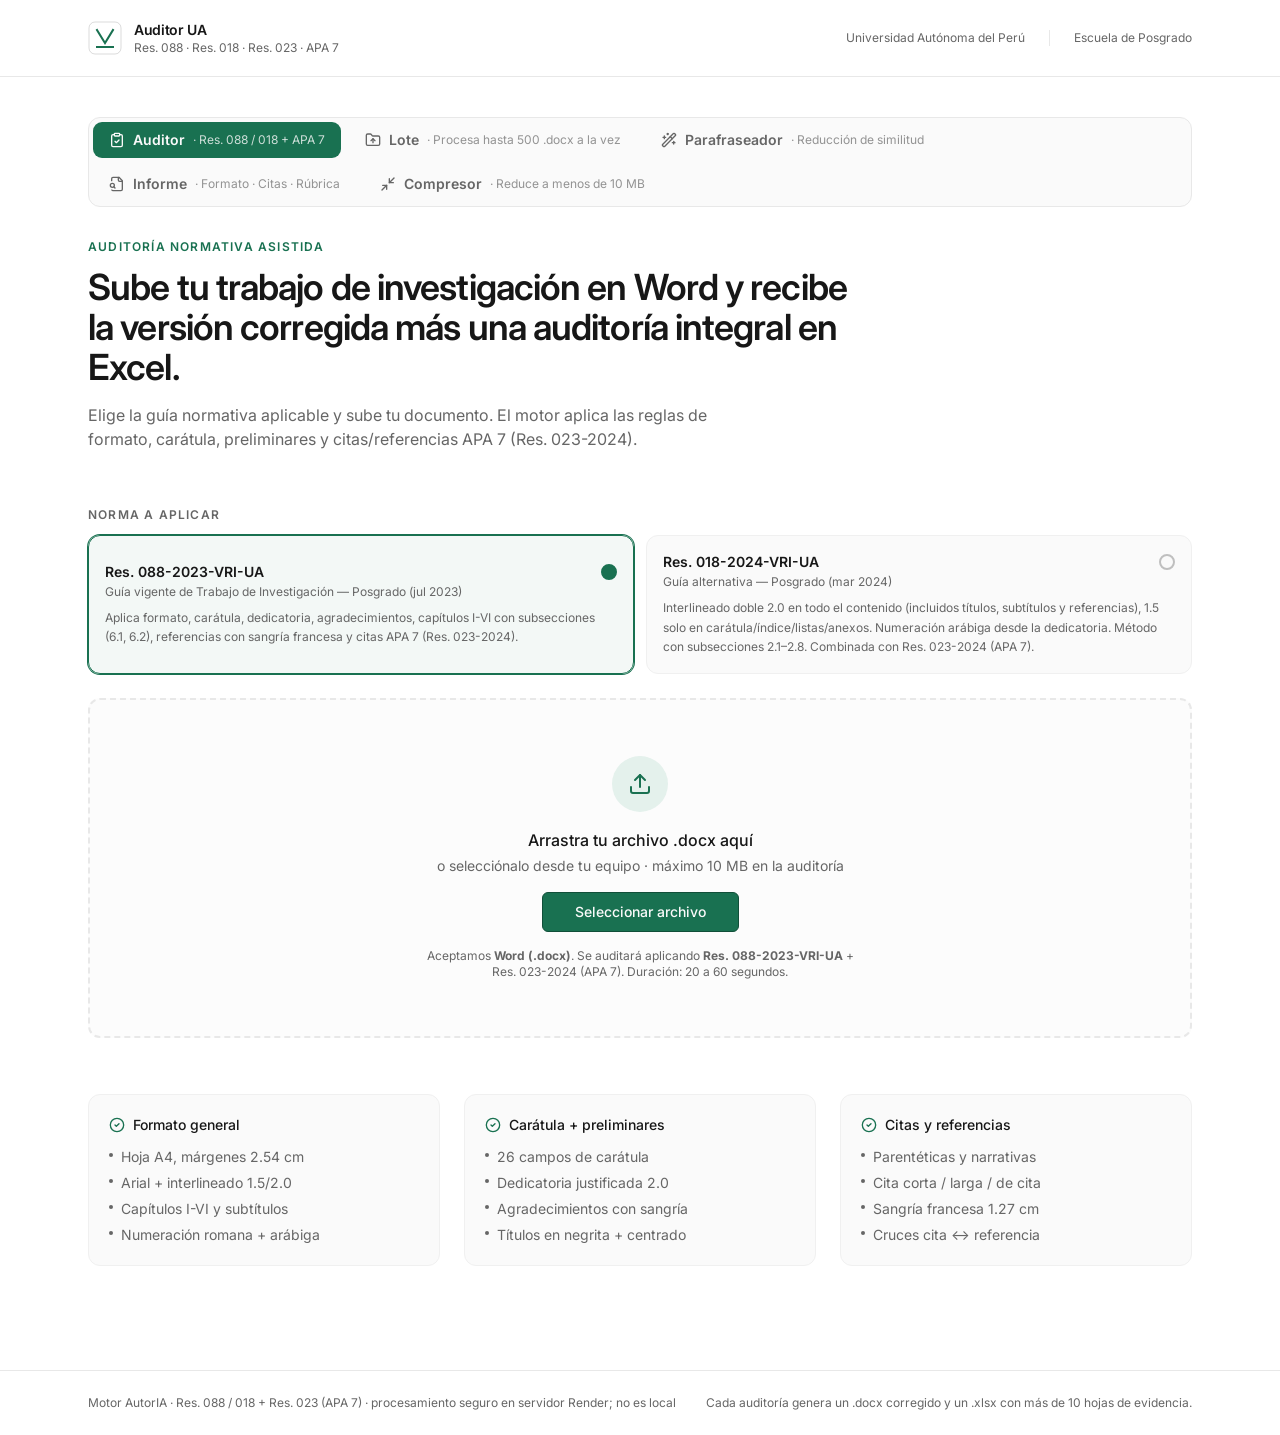
==== index.html @ 1db9e38d "Direct Auditor UA Parafraseador navigation to V6 quality-reviewed editor" ====
<!doctype html>
<html lang="es">
  <head>
    <meta charset="UTF-8" />

    <meta
      name="viewport"
      content="width=device-width, initial-scale=1.0, maximum-scale=1"
    />

    <meta
      name="description"
      content="Auditor UA — Res. 088 · Res. 018 · Res. 023 · APA 7"
    />

    <title>Auditor UA — Res 088 · Res 018 · Res 023 · APA 7</title>

    <!-- Fuentes -->
    <link rel="preconnect" href="https://fonts.googleapis.com" />
    <link rel="preconnect" href="https://fonts.gstatic.com" crossorigin />

    <link
      href="https://fonts.googleapis.com/css2?family=Inter:wght@100..900&family=Open+Sans:wght@300..800&family=Roboto:wght@100..900&family=Montserrat:wght@100..900&display=swap"
      rel="stylesheet"
    />

    <!-- Configuración del backend -->
    <script src="./config.js?v=20261012-editor-v4"></script>

    <!-- Estilos principales -->
    <link
      rel="stylesheet"
      crossorigin
      href="./index-CMfRaoDI.css"
    />
  </head>

  <body>
    <div id="root"></div>

    <!-- El acceso Parafraseador abre el cliente nuevo sin dependencias n8n. -->
    <script>
      document.addEventListener("click", function(event) {
        const target = event.target;
        const button = target && target.closest && target.closest("button, [role='tab']");
        if (!button) return;
        const label = (button.textContent || "").trim().toLowerCase();
        if (!label.includes("parafraseador")) return;
        event.preventDefault();
        event.stopImmediatePropagation();
        window.location.assign("./parafraseador-v6.html");
      }, true);
    </script>

    <!-- Aplicación -->
    <script
      type="module"
      crossorigin
      src="./index-xY6Lk_ls.js?v=20261012-editor-v4"
    ></script>
  </body>
</html>
---- index-CMfRaoDI.css ----
*,:before,:after{--tw-border-spacing-x: 0;--tw-border-spacing-y: 0;--tw-translate-x: 0;--tw-translate-y: 0;--tw-rotate: 0;--tw-skew-x: 0;--tw-skew-y: 0;--tw-scale-x: 1;--tw-scale-y: 1;--tw-pan-x: ;--tw-pan-y: ;--tw-pinch-zoom: ;--tw-scroll-snap-strictness: proximity;--tw-gradient-from-position: ;--tw-gradient-via-position: ;--tw-gradient-to-position: ;--tw-ordinal: ;--tw-slashed-zero: ;--tw-numeric-figure: ;--tw-numeric-spacing: ;--tw-numeric-fraction: ;--tw-ring-inset: ;--tw-ring-offset-width: 0px;--tw-ring-offset-color: #fff;--tw-ring-color: rgb(59 130 246 / .5);--tw-ring-offset-shadow: 0 0 #0000;--tw-ring-shadow: 0 0 #0000;--tw-shadow: 0 0 #0000;--tw-shadow-colored: 0 0 #0000;--tw-blur: ;--tw-brightness: ;--tw-contrast: ;--tw-grayscale: ;--tw-hue-rotate: ;--tw-invert: ;--tw-saturate: ;--tw-sepia: ;--tw-drop-shadow: ;--tw-backdrop-blur: ;--tw-backdrop-brightness: ;--tw-backdrop-contrast: ;--tw-backdrop-grayscale: ;--tw-backdrop-hue-rotate: ;--tw-backdrop-invert: ;--tw-backdrop-opacity: ;--tw-backdrop-saturate: ;--tw-backdrop-sepia: ;--tw-contain-size: ;--tw-contain-layout: ;--tw-contain-paint: ;--tw-contain-style: }::backdrop{--tw-border-spacing-x: 0;--tw-border-spacing-y: 0;--tw-translate-x: 0;--tw-translate-y: 0;--tw-rotate: 0;--tw-skew-x: 0;--tw-skew-y: 0;--tw-scale-x: 1;--tw-scale-y: 1;--tw-pan-x: ;--tw-pan-y: ;--tw-pinch-zoom: ;--tw-scroll-snap-strictness: proximity;--tw-gradient-from-position: ;--tw-gradient-via-position: ;--tw-gradient-to-position: ;--tw-ordinal: ;--tw-slashed-zero: ;--tw-numeric-figure: ;--tw-numeric-spacing: ;--tw-numeric-fraction: ;--tw-ring-inset: ;--tw-ring-offset-width: 0px;--tw-ring-offset-color: #fff;--tw-ring-color: rgb(59 130 246 / .5);--tw-ring-offset-shadow: 0 0 #0000;--tw-ring-shadow: 0 0 #0000;--tw-shadow: 0 0 #0000;--tw-shadow-colored: 0 0 #0000;--tw-blur: ;--tw-brightness: ;--tw-contrast: ;--tw-grayscale: ;--tw-hue-rotate: ;--tw-invert: ;--tw-saturate: ;--tw-sepia: ;--tw-drop-shadow: ;--tw-backdrop-blur: ;--tw-backdrop-brightness: ;--tw-backdrop-contrast: ;--tw-backdrop-grayscale: ;--tw-backdrop-hue-rotate: ;--tw-backdrop-invert: ;--tw-backdrop-opacity: ;--tw-backdrop-saturate: ;--tw-backdrop-sepia: ;--tw-contain-size: ;--tw-contain-layout: ;--tw-contain-paint: ;--tw-contain-style: }*,:before,:after{box-sizing:border-box;border-width:0;border-style:solid;border-color:#e5e7eb}:before,:after{--tw-content: ""}html,:host{line-height:1.5;-webkit-text-size-adjust:100%;-moz-tab-size:4;-o-tab-size:4;tab-size:4;font-family:var(--font-sans);font-feature-settings:normal;font-variation-settings:normal;-webkit-tap-highlight-color:transparent}body{margin:0;line-height:inherit}hr{height:0;color:inherit;border-top-width:1px}abbr:where([title]){-webkit-text-decoration:underline dotted;text-decoration:underline dotted}h1,h2,h3,h4,h5,h6{font-size:inherit;font-weight:inherit}a{color:inherit;text-decoration:inherit}b,strong{font-weight:bolder}code,kbd,samp,pre{font-family:var(--font-mono);font-feature-settings:normal;font-variation-settings:normal;font-size:1em}small{font-size:80%}sub,sup{font-size:75%;line-height:0;position:relative;vertical-align:baseline}sub{bottom:-.25em}sup{top:-.5em}table{text-indent:0;border-color:inherit;border-collapse:collapse}button,input,optgroup,select,textarea{font-family:inherit;font-feature-settings:inherit;font-variation-settings:inherit;font-size:100%;font-weight:inherit;line-height:inherit;letter-spacing:inherit;color:inherit;margin:0;padding:0}button,select{text-transform:none}button,input:where([type=button]),input:where([type=reset]),input:where([type=submit]){-webkit-appearance:button;background-color:transparent;background-image:none}:-moz-focusring{outline:auto}:-moz-ui-invalid{box-shadow:none}progress{vertical-align:baseline}::-webkit-inner-spin-button,::-webkit-outer-spin-button{height:auto}[type=search]{-webkit-appearance:textfield;outline-offset:-2px}::-webkit-search-decoration{-webkit-appearance:none}::-webkit-file-upload-button{-webkit-appearance:button;font:inherit}summary{display:list-item}blockquote,dl,dd,h1,h2,h3,h4,h5,h6,hr,figure,p,pre{margin:0}fieldset{margin:0;padding:0}legend{padding:0}ol,ul,menu{list-style:none;margin:0;padding:0}dialog{padding:0}textarea{resize:vertical}input::-moz-placeholder,textarea::-moz-placeholder{opacity:1;color:#9ca3af}input::placeholder,textarea::placeholder{opacity:1;color:#9ca3af}button,[role=button]{cursor:pointer}:disabled{cursor:default}img,svg,video,canvas,audio,iframe,embed,object{display:block;vertical-align:middle}img,video{max-width:100%;height:auto}[hidden]:where(:not([hidden=until-found])){display:none}*{--tw-border-opacity: 1;border-color:hsl(var(--border) / var(--tw-border-opacity, 1))}body{--tw-bg-opacity: 1;background-color:hsl(var(--background) / var(--tw-bg-opacity, 1));font-family:var(--font-sans);--tw-text-opacity: 1;color:hsl(var(--foreground) / var(--tw-text-opacity, 1));-webkit-font-smoothing:antialiased;-moz-osx-font-smoothing:grayscale}.sr-only{position:absolute;width:1px;height:1px;padding:0;margin:-1px;overflow:hidden;clip:rect(0,0,0,0);white-space:nowrap;border-width:0}.pointer-events-none{pointer-events:none}.pointer-events-auto{pointer-events:auto}.visible{visibility:visible}.invisible{visibility:hidden}.fixed{position:fixed}.absolute{position:absolute}.relative{position:relative}.inset-0{inset:0}.inset-x-0{left:0;right:0}.inset-y-0{top:0;bottom:0}.-bottom-12{bottom:-3rem}.-left-12{left:-3rem}.-right-12{right:-3rem}.-top-12{top:-3rem}.bottom-0{bottom:0}.left-0{left:0}.left-1{left:.25rem}.left-1\/2{left:50%}.left-2{left:.5rem}.left-\[50\%\]{left:50%}.right-0{right:0}.right-1{right:.25rem}.right-2{right:.5rem}.right-3{right:.75rem}.right-4{right:1rem}.top-0{top:0}.top-1\.5{top:.375rem}.top-1\/2{top:50%}.top-2{top:.5rem}.top-3\.5{top:.875rem}.top-4{top:1rem}.top-\[1px\]{top:1px}.top-\[50\%\]{top:50%}.top-\[60\%\]{top:60%}.top-full{top:100%}.z-10{z-index:10}.z-20{z-index:20}.z-50{z-index:50}.z-\[100\]{z-index:100}.z-\[1\]{z-index:1}.-mx-1{margin-left:-.25rem;margin-right:-.25rem}.mx-2{margin-left:.5rem;margin-right:.5rem}.mx-3\.5{margin-left:.875rem;margin-right:.875rem}.mx-4{margin-left:1rem;margin-right:1rem}.mx-auto{margin-left:auto;margin-right:auto}.my-0\.5{margin-top:.125rem;margin-bottom:.125rem}.my-1{margin-top:.25rem;margin-bottom:.25rem}.-ml-4{margin-left:-1rem}.-mt-4{margin-top:-1rem}.mb-1{margin-bottom:.25rem}.mb-10{margin-bottom:2.5rem}.mb-2{margin-bottom:.5rem}.mb-3{margin-bottom:.75rem}.mb-4{margin-bottom:1rem}.mb-6{margin-bottom:1.5rem}.mb-8{margin-bottom:2rem}.ml-1{margin-left:.25rem}.ml-2{margin-left:.5rem}.ml-auto{margin-left:auto}.mr-2{margin-right:.5rem}.mt-0\.5{margin-top:.125rem}.mt-1{margin-top:.25rem}.mt-1\.5{margin-top:.375rem}.mt-10{margin-top:2.5rem}.mt-14{margin-top:3.5rem}.mt-16{margin-top:4rem}.mt-2{margin-top:.5rem}.mt-24{margin-top:6rem}.mt-3{margin-top:.75rem}.mt-4{margin-top:1rem}.mt-6{margin-top:1.5rem}.mt-8{margin-top:2rem}.mt-auto{margin-top:auto}.block{display:block}.flex{display:flex}.inline-flex{display:inline-flex}.table{display:table}.grid{display:grid}.hidden{display:none}.aspect-square{aspect-ratio:1 / 1}.aspect-video{aspect-ratio:16 / 9}.size-4{width:1rem;height:1rem}.h-1{height:.25rem}.h-1\.5{height:.375rem}.h-10{height:2.5rem}.h-11{height:2.75rem}.h-12{height:3rem}.h-14{height:3.5rem}.h-2{height:.5rem}.h-2\.5{height:.625rem}.h-3{height:.75rem}.h-3\.5{height:.875rem}.h-4{height:1rem}.h-5{height:1.25rem}.h-6{height:1.5rem}.h-7{height:1.75rem}.h-8{height:2rem}.h-9{height:2.25rem}.h-\[1px\]{height:1px}.h-\[var\(--radix-navigation-menu-viewport-height\)\]{height:var(--radix-navigation-menu-viewport-height)}.h-\[var\(--radix-select-trigger-height\)\]{height:var(--radix-select-trigger-height)}.h-auto{height:auto}.h-full{height:100%}.h-px{height:1px}.h-svh{height:100svh}.max-h-64{max-height:16rem}.max-h-\[--radix-context-menu-content-available-height\]{max-height:var(--radix-context-menu-content-available-height)}.max-h-\[--radix-select-content-available-height\]{max-height:var(--radix-select-content-available-height)}.max-h-\[300px\]{max-height:300px}.max-h-\[var\(--radix-dropdown-menu-content-available-height\)\]{max-height:var(--radix-dropdown-menu-content-available-height)}.max-h-screen{max-height:100vh}.min-h-0{min-height:0px}.min-h-10{min-height:2.5rem}.min-h-8{min-height:2rem}.min-h-9{min-height:2.25rem}.min-h-\[160px\]{min-height:160px}.min-h-\[80px\]{min-height:80px}.min-h-screen{min-height:100vh}.min-h-svh{min-height:100svh}.w-0{width:0px}.w-1{width:.25rem}.w-10{width:2.5rem}.w-11{width:2.75rem}.w-12{width:3rem}.w-14{width:3.5rem}.w-2{width:.5rem}.w-2\.5{width:.625rem}.w-3{width:.75rem}.w-3\.5{width:.875rem}.w-3\/4{width:75%}.w-4{width:1rem}.w-5{width:1.25rem}.w-6{width:1.5rem}.w-64{width:16rem}.w-7{width:1.75rem}.w-72{width:18rem}.w-8{width:2rem}.w-9{width:2.25rem}.w-\[100px\]{width:100px}.w-\[1px\]{width:1px}.w-\[var\(--sidebar-width\)\]{width:var(--sidebar-width)}.w-auto{width:auto}.w-full{width:100%}.w-max{width:-moz-max-content;width:max-content}.w-px{width:1px}.min-w-0{min-width:0px}.min-w-10{min-width:2.5rem}.min-w-11{min-width:2.75rem}.min-w-5{min-width:1.25rem}.min-w-9{min-width:2.25rem}.min-w-\[12rem\]{min-width:12rem}.min-w-\[8rem\]{min-width:8rem}.min-w-\[var\(--radix-select-trigger-width\)\]{min-width:var(--radix-select-trigger-width)}.max-w-2xl{max-width:42rem}.max-w-3xl{max-width:48rem}.max-w-4xl{max-width:56rem}.max-w-6xl{max-width:72rem}.max-w-\[var\(--skeleton-width\)\]{max-width:var(--skeleton-width)}.max-w-lg{max-width:32rem}.max-w-max{max-width:-moz-max-content;max-width:max-content}.max-w-md{max-width:28rem}.flex-1{flex:1 1 0%}.flex-shrink-0,.shrink-0{flex-shrink:0}.grow{flex-grow:1}.grow-0{flex-grow:0}.basis-full{flex-basis:100%}.caption-bottom{caption-side:bottom}.border-collapse{border-collapse:collapse}.origin-\[--radix-context-menu-content-transform-origin\]{transform-origin:var(--radix-context-menu-content-transform-origin)}.origin-\[--radix-dropdown-menu-content-transform-origin\]{transform-origin:var(--radix-dropdown-menu-content-transform-origin)}.origin-\[--radix-hover-card-content-transform-origin\]{transform-origin:var(--radix-hover-card-content-transform-origin)}.origin-\[--radix-menubar-content-transform-origin\]{transform-origin:var(--radix-menubar-content-transform-origin)}.origin-\[--radix-popover-content-transform-origin\]{transform-origin:var(--radix-popover-content-transform-origin)}.origin-\[--radix-select-content-transform-origin\]{transform-origin:var(--radix-select-content-transform-origin)}.origin-\[--radix-tooltip-content-transform-origin\]{transform-origin:var(--radix-tooltip-content-transform-origin)}.-translate-x-1\/2{--tw-translate-x: -50%;transform:translate(var(--tw-translate-x),var(--tw-translate-y)) rotate(var(--tw-rotate)) skew(var(--tw-skew-x)) skewY(var(--tw-skew-y)) scaleX(var(--tw-scale-x)) scaleY(var(--tw-scale-y))}.-translate-x-px{--tw-translate-x: -1px;transform:translate(var(--tw-translate-x),var(--tw-translate-y)) rotate(var(--tw-rotate)) skew(var(--tw-skew-x)) skewY(var(--tw-skew-y)) scaleX(var(--tw-scale-x)) scaleY(var(--tw-scale-y))}.-translate-y-1\/2{--tw-translate-y: -50%;transform:translate(var(--tw-translate-x),var(--tw-translate-y)) rotate(var(--tw-rotate)) skew(var(--tw-skew-x)) skewY(var(--tw-skew-y)) scaleX(var(--tw-scale-x)) scaleY(var(--tw-scale-y))}.translate-x-\[-50\%\]{--tw-translate-x: -50%;transform:translate(var(--tw-translate-x),var(--tw-translate-y)) rotate(var(--tw-rotate)) skew(var(--tw-skew-x)) skewY(var(--tw-skew-y)) scaleX(var(--tw-scale-x)) scaleY(var(--tw-scale-y))}.translate-x-px{--tw-translate-x: 1px;transform:translate(var(--tw-translate-x),var(--tw-translate-y)) rotate(var(--tw-rotate)) skew(var(--tw-skew-x)) skewY(var(--tw-skew-y)) scaleX(var(--tw-scale-x)) scaleY(var(--tw-scale-y))}.translate-y-\[-50\%\]{--tw-translate-y: -50%;transform:translate(var(--tw-translate-x),var(--tw-translate-y)) rotate(var(--tw-rotate)) skew(var(--tw-skew-x)) skewY(var(--tw-skew-y)) scaleX(var(--tw-scale-x)) scaleY(var(--tw-scale-y))}.rotate-45{--tw-rotate: 45deg;transform:translate(var(--tw-translate-x),var(--tw-translate-y)) rotate(var(--tw-rotate)) skew(var(--tw-skew-x)) skewY(var(--tw-skew-y)) scaleX(var(--tw-scale-x)) scaleY(var(--tw-scale-y))}.rotate-90{--tw-rotate: 90deg;transform:translate(var(--tw-translate-x),var(--tw-translate-y)) rotate(var(--tw-rotate)) skew(var(--tw-skew-x)) skewY(var(--tw-skew-y)) scaleX(var(--tw-scale-x)) scaleY(var(--tw-scale-y))}.transform{transform:translate(var(--tw-translate-x),var(--tw-translate-y)) rotate(var(--tw-rotate)) skew(var(--tw-skew-x)) skewY(var(--tw-skew-y)) scaleX(var(--tw-scale-x)) scaleY(var(--tw-scale-y))}@keyframes pulse{50%{opacity:.5}}.animate-pulse{animation:pulse 2s cubic-bezier(.4,0,.6,1) infinite}@keyframes spin{to{transform:rotate(360deg)}}.animate-spin{animation:spin 1s linear infinite}.cursor-default{cursor:default}.cursor-pointer{cursor:pointer}.touch-none{touch-action:none}.select-none{-webkit-user-select:none;-moz-user-select:none;user-select:none}.list-none{list-style-type:none}.grid-cols-1{grid-template-columns:repeat(1,minmax(0,1fr))}.grid-cols-2{grid-template-columns:repeat(2,minmax(0,1fr))}.flex-row{flex-direction:row}.flex-col{flex-direction:column}.flex-col-reverse{flex-direction:column-reverse}.flex-wrap{flex-wrap:wrap}.items-start{align-items:flex-start}.items-end{align-items:flex-end}.items-center{align-items:center}.items-baseline{align-items:baseline}.items-stretch{align-items:stretch}.justify-center{justify-content:center}.justify-between{justify-content:space-between}.gap-1{gap:.25rem}.gap-1\.5{gap:.375rem}.gap-2{gap:.5rem}.gap-3{gap:.75rem}.gap-4{gap:1rem}.gap-6{gap:1.5rem}.gap-x-8{-moz-column-gap:2rem;column-gap:2rem}.gap-y-2{row-gap:.5rem}.space-x-1>:not([hidden])~:not([hidden]){--tw-space-x-reverse: 0;margin-right:calc(.25rem * var(--tw-space-x-reverse));margin-left:calc(.25rem * calc(1 - var(--tw-space-x-reverse)))}.space-x-4>:not([hidden])~:not([hidden]){--tw-space-x-reverse: 0;margin-right:calc(1rem * var(--tw-space-x-reverse));margin-left:calc(1rem * calc(1 - var(--tw-space-x-reverse)))}.space-y-1>:not([hidden])~:not([hidden]){--tw-space-y-reverse: 0;margin-top:calc(.25rem * calc(1 - var(--tw-space-y-reverse)));margin-bottom:calc(.25rem * var(--tw-space-y-reverse))}.space-y-1\.5>:not([hidden])~:not([hidden]){--tw-space-y-reverse: 0;margin-top:calc(.375rem * calc(1 - var(--tw-space-y-reverse)));margin-bottom:calc(.375rem * var(--tw-space-y-reverse))}.space-y-2>:not([hidden])~:not([hidden]){--tw-space-y-reverse: 0;margin-top:calc(.5rem * calc(1 - var(--tw-space-y-reverse)));margin-bottom:calc(.5rem * var(--tw-space-y-reverse))}.space-y-4>:not([hidden])~:not([hidden]){--tw-space-y-reverse: 0;margin-top:calc(1rem * calc(1 - var(--tw-space-y-reverse)));margin-bottom:calc(1rem * var(--tw-space-y-reverse))}.space-y-6>:not([hidden])~:not([hidden]){--tw-space-y-reverse: 0;margin-top:calc(1.5rem * calc(1 - var(--tw-space-y-reverse)));margin-bottom:calc(1.5rem * var(--tw-space-y-reverse))}.space-y-8>:not([hidden])~:not([hidden]){--tw-space-y-reverse: 0;margin-top:calc(2rem * calc(1 - var(--tw-space-y-reverse)));margin-bottom:calc(2rem * var(--tw-space-y-reverse))}.overflow-auto{overflow:auto}.overflow-hidden{overflow:hidden}.overflow-x-auto{overflow-x:auto}.overflow-y-auto{overflow-y:auto}.overflow-x-hidden{overflow-x:hidden}.truncate{overflow:hidden;text-overflow:ellipsis;white-space:nowrap}.whitespace-nowrap{white-space:nowrap}.whitespace-pre-wrap{white-space:pre-wrap}.break-words{overflow-wrap:break-word}.rounded{border-radius:.25rem}.rounded-\[2px\]{border-radius:2px}.rounded-\[inherit\]{border-radius:inherit}.rounded-full{border-radius:9999px}.rounded-lg{border-radius:.5625rem}.rounded-md{border-radius:.375rem}.rounded-xl{border-radius:.75rem}.rounded-xs{border-radius:.1875rem}.rounded-t-\[10px\]{border-top-left-radius:10px;border-top-right-radius:10px}.rounded-tl-xs{border-top-left-radius:.1875rem}.border{border-width:1px}.border-2{border-width:2px}.border-\[1\.5px\]{border-width:1.5px}.border-y{border-top-width:1px;border-bottom-width:1px}.border-b{border-bottom-width:1px}.border-l{border-left-width:1px}.border-r{border-right-width:1px}.border-t{border-top-width:1px}.border-dashed{border-style:dashed}.border-\[--color-border\]{border-color:var(--color-border)}.border-amber-500\/30{border-color:#f59e0b4d}.border-amber-500\/40{border-color:#f59e0b66}.border-border{--tw-border-opacity: 1;border-color:hsl(var(--border) / var(--tw-border-opacity, 1))}.border-border\/50{border-color:hsl(var(--border) / .5)}.border-card-border{--tw-border-opacity: 1;border-color:hsl(var(--card-border) / var(--tw-border-opacity, 1))}.border-destructive{--tw-border-opacity: 1;border-color:hsl(var(--destructive) / var(--tw-border-opacity, 1))}.border-destructive-border{border-color:var(--destructive-border)}.border-destructive\/30{border-color:hsl(var(--destructive) / .3)}.border-destructive\/40{border-color:hsl(var(--destructive) / .4)}.border-destructive\/50{border-color:hsl(var(--destructive) / .5)}.border-input{--tw-border-opacity: 1;border-color:hsl(var(--input) / var(--tw-border-opacity, 1))}.border-muted{--tw-border-opacity: 1;border-color:hsl(var(--muted) / var(--tw-border-opacity, 1))}.border-muted-foreground\/40{border-color:hsl(var(--muted-foreground) / .4)}.border-primary{--tw-border-opacity: 1;border-color:hsl(var(--primary) / var(--tw-border-opacity, 1))}.border-primary-border{border-color:var(--primary-border)}.border-primary\/20{border-color:hsl(var(--primary) / .2)}.border-primary\/30{border-color:hsl(var(--primary) / .3)}.border-primary\/40{border-color:hsl(var(--primary) / .4)}.border-secondary-border{border-color:var(--secondary-border)}.border-sidebar-border{--tw-border-opacity: 1;border-color:hsl(var(--sidebar-border) / var(--tw-border-opacity, 1))}.border-transparent{border-color:transparent}.border-l-transparent{border-left-color:transparent}.border-t-transparent{border-top-color:transparent}.bg-\[--color-bg\]{background-color:var(--color-bg)}.bg-accent{--tw-bg-opacity: 1;background-color:hsl(var(--accent) / var(--tw-bg-opacity, 1))}.bg-accent\/40{background-color:hsl(var(--accent) / .4)}.bg-amber-50{--tw-bg-opacity: 1;background-color:rgb(255 251 235 / var(--tw-bg-opacity, 1))}.bg-amber-500{--tw-bg-opacity: 1;background-color:rgb(245 158 11 / var(--tw-bg-opacity, 1))}.bg-amber-500\/5{background-color:#f59e0b0d}.bg-background{--tw-bg-opacity: 1;background-color:hsl(var(--background) / var(--tw-bg-opacity, 1))}.bg-black\/80{background-color:#000c}.bg-border{--tw-bg-opacity: 1;background-color:hsl(var(--border) / var(--tw-bg-opacity, 1))}.bg-card{--tw-bg-opacity: 1;background-color:hsl(var(--card) / var(--tw-bg-opacity, 1))}.bg-card\/50{background-color:hsl(var(--card) / .5)}.bg-destructive{--tw-bg-opacity: 1;background-color:hsl(var(--destructive) / var(--tw-bg-opacity, 1))}.bg-destructive\/10{background-color:hsl(var(--destructive) / .1)}.bg-destructive\/5{background-color:hsl(var(--destructive) / .05)}.bg-foreground{--tw-bg-opacity: 1;background-color:hsl(var(--foreground) / var(--tw-bg-opacity, 1))}.bg-gray-50{--tw-bg-opacity: 1;background-color:rgb(249 250 251 / var(--tw-bg-opacity, 1))}.bg-muted{--tw-bg-opacity: 1;background-color:hsl(var(--muted) / var(--tw-bg-opacity, 1))}.bg-muted-foreground{--tw-bg-opacity: 1;background-color:hsl(var(--muted-foreground) / var(--tw-bg-opacity, 1))}.bg-muted\/40{background-color:hsl(var(--muted) / .4)}.bg-muted\/50{background-color:hsl(var(--muted) / .5)}.bg-muted\/60{background-color:hsl(var(--muted) / .6)}.bg-popover{--tw-bg-opacity: 1;background-color:hsl(var(--popover) / var(--tw-bg-opacity, 1))}.bg-primary{--tw-bg-opacity: 1;background-color:hsl(var(--primary) / var(--tw-bg-opacity, 1))}.bg-primary\/10{background-color:hsl(var(--primary) / .1)}.bg-primary\/5{background-color:hsl(var(--primary) / .05)}.bg-secondary{--tw-bg-opacity: 1;background-color:hsl(var(--secondary) / var(--tw-bg-opacity, 1))}.bg-sidebar{--tw-bg-opacity: 1;background-color:hsl(var(--sidebar) / var(--tw-bg-opacity, 1))}.bg-sidebar-border{--tw-bg-opacity: 1;background-color:hsl(var(--sidebar-border) / var(--tw-bg-opacity, 1))}.bg-transparent{background-color:transparent}.fill-current{fill:currentColor}.p-0{padding:0}.p-1{padding:.25rem}.p-10{padding:2.5rem}.p-2{padding:.5rem}.p-3{padding:.75rem}.p-4{padding:1rem}.p-5{padding:1.25rem}.p-6{padding:1.5rem}.p-\[1px\]{padding:1px}.px-1{padding-left:.25rem;padding-right:.25rem}.px-2{padding-left:.5rem;padding-right:.5rem}.px-2\.5{padding-left:.625rem;padding-right:.625rem}.px-3{padding-left:.75rem;padding-right:.75rem}.px-4{padding-left:1rem;padding-right:1rem}.px-5{padding-left:1.25rem;padding-right:1.25rem}.px-6{padding-left:1.5rem;padding-right:1.5rem}.px-8{padding-left:2rem;padding-right:2rem}.py-0\.5{padding-top:.125rem;padding-bottom:.125rem}.py-1{padding-top:.25rem;padding-bottom:.25rem}.py-1\.5{padding-top:.375rem;padding-bottom:.375rem}.py-10{padding-top:2.5rem;padding-bottom:2.5rem}.py-12{padding-top:3rem;padding-bottom:3rem}.py-14{padding-top:3.5rem;padding-bottom:3.5rem}.py-16{padding-top:4rem;padding-bottom:4rem}.py-2{padding-top:.5rem;padding-bottom:.5rem}.py-24{padding-top:6rem;padding-bottom:6rem}.py-3{padding-top:.75rem;padding-bottom:.75rem}.py-4{padding-top:1rem;padding-bottom:1rem}.py-5{padding-top:1.25rem;padding-bottom:1.25rem}.py-6{padding-top:1.5rem;padding-bottom:1.5rem}.py-8{padding-top:2rem;padding-bottom:2rem}.pb-3{padding-bottom:.75rem}.pb-4{padding-bottom:1rem}.pl-2\.5{padding-left:.625rem}.pl-4{padding-left:1rem}.pl-8{padding-left:2rem}.pr-2{padding-right:.5rem}.pr-2\.5{padding-right:.625rem}.pr-8{padding-right:2rem}.pt-0{padding-top:0}.pt-1{padding-top:.25rem}.pt-3{padding-top:.75rem}.pt-4{padding-top:1rem}.pt-6{padding-top:1.5rem}.text-left{text-align:left}.text-center{text-align:center}.text-right{text-align:right}.align-middle{vertical-align:middle}.font-mono{font-family:var(--font-mono)}.text-2xl{font-size:1.5rem;line-height:2rem}.text-\[0\.8rem\]{font-size:.8rem}.text-\[10px\]{font-size:10px}.text-base{font-size:1rem;line-height:1.5rem}.text-lg{font-size:1.125rem;line-height:1.75rem}.text-sm{font-size:.875rem;line-height:1.25rem}.text-xl{font-size:1.25rem;line-height:1.75rem}.text-xs{font-size:.75rem;line-height:1rem}.font-bold{font-weight:700}.font-medium{font-weight:500}.font-normal{font-weight:400}.font-semibold{font-weight:600}.uppercase{text-transform:uppercase}.tabular-nums{--tw-numeric-spacing: tabular-nums;font-variant-numeric:var(--tw-ordinal) var(--tw-slashed-zero) var(--tw-numeric-figure) var(--tw-numeric-spacing) var(--tw-numeric-fraction)}.leading-none{line-height:1}.leading-relaxed{line-height:1.625}.leading-tight{line-height:1.25}.tracking-tight{letter-spacing:-.025em}.tracking-wide{letter-spacing:.025em}.tracking-widest{letter-spacing:.1em}.text-accent-foreground{--tw-text-opacity: 1;color:hsl(var(--accent-foreground) / var(--tw-text-opacity, 1))}.text-amber-600{--tw-text-opacity: 1;color:rgb(217 119 6 / var(--tw-text-opacity, 1))}.text-card-foreground{--tw-text-opacity: 1;color:hsl(var(--card-foreground) / var(--tw-text-opacity, 1))}.text-current{color:currentColor}.text-destructive{--tw-text-opacity: 1;color:hsl(var(--destructive) / var(--tw-text-opacity, 1))}.text-destructive-foreground{--tw-text-opacity: 1;color:hsl(var(--destructive-foreground) / var(--tw-text-opacity, 1))}.text-foreground{--tw-text-opacity: 1;color:hsl(var(--foreground) / var(--tw-text-opacity, 1))}.text-foreground\/50{color:hsl(var(--foreground) / .5)}.text-gray-600{--tw-text-opacity: 1;color:rgb(75 85 99 / var(--tw-text-opacity, 1))}.text-gray-900{--tw-text-opacity: 1;color:rgb(17 24 39 / var(--tw-text-opacity, 1))}.text-green-600{--tw-text-opacity: 1;color:rgb(22 163 74 / var(--tw-text-opacity, 1))}.text-green-700{--tw-text-opacity: 1;color:rgb(21 128 61 / var(--tw-text-opacity, 1))}.text-muted-foreground{--tw-text-opacity: 1;color:hsl(var(--muted-foreground) / var(--tw-text-opacity, 1))}.text-muted-foreground\/70{color:hsl(var(--muted-foreground) / .7)}.text-popover-foreground{--tw-text-opacity: 1;color:hsl(var(--popover-foreground) / var(--tw-text-opacity, 1))}.text-primary{--tw-text-opacity: 1;color:hsl(var(--primary) / var(--tw-text-opacity, 1))}.text-primary-foreground{--tw-text-opacity: 1;color:hsl(var(--primary-foreground) / var(--tw-text-opacity, 1))}.text-primary-foreground\/80{color:hsl(var(--primary-foreground) / .8)}.text-red-500{--tw-text-opacity: 1;color:rgb(239 68 68 / var(--tw-text-opacity, 1))}.text-red-600{--tw-text-opacity: 1;color:rgb(220 38 38 / var(--tw-text-opacity, 1))}.text-secondary-foreground{--tw-text-opacity: 1;color:hsl(var(--secondary-foreground) / var(--tw-text-opacity, 1))}.text-sidebar-foreground{--tw-text-opacity: 1;color:hsl(var(--sidebar-foreground) / var(--tw-text-opacity, 1))}.text-sidebar-foreground\/70{color:hsl(var(--sidebar-foreground) / .7)}.text-white{--tw-text-opacity: 1;color:rgb(255 255 255 / var(--tw-text-opacity, 1))}.opacity-0{opacity:0}.opacity-50{opacity:.5}.opacity-60{opacity:.6}.opacity-70{opacity:.7}.opacity-90{opacity:.9}.shadow-\[0_0_0_1px_hsl\(var\(--sidebar-border\)\)\]{--tw-shadow: 0 0 0 1px hsl(var(--sidebar-border));--tw-shadow-colored: 0 0 0 1px var(--tw-shadow-color);box-shadow:var(--tw-ring-offset-shadow, 0 0 #0000),var(--tw-ring-shadow, 0 0 #0000),var(--tw-shadow)}.shadow-lg{--tw-shadow: 0 10px 15px -3px rgb(0 0 0 / .1), 0 4px 6px -4px rgb(0 0 0 / .1);--tw-shadow-colored: 0 10px 15px -3px var(--tw-shadow-color), 0 4px 6px -4px var(--tw-shadow-color);box-shadow:var(--tw-ring-offset-shadow, 0 0 #0000),var(--tw-ring-shadow, 0 0 #0000),var(--tw-shadow)}.shadow-md{--tw-shadow: 0 4px 6px -1px rgb(0 0 0 / .1), 0 2px 4px -2px rgb(0 0 0 / .1);--tw-shadow-colored: 0 4px 6px -1px var(--tw-shadow-color), 0 2px 4px -2px var(--tw-shadow-color);box-shadow:var(--tw-ring-offset-shadow, 0 0 #0000),var(--tw-ring-shadow, 0 0 #0000),var(--tw-shadow)}.shadow-none{--tw-shadow: 0 0 #0000;--tw-shadow-colored: 0 0 #0000;box-shadow:var(--tw-ring-offset-shadow, 0 0 #0000),var(--tw-ring-shadow, 0 0 #0000),var(--tw-shadow)}.shadow-xl{--tw-shadow: 0 20px 25px -5px rgb(0 0 0 / .1), 0 8px 10px -6px rgb(0 0 0 / .1);--tw-shadow-colored: 0 20px 25px -5px var(--tw-shadow-color), 0 8px 10px -6px var(--tw-shadow-color);box-shadow:var(--tw-ring-offset-shadow, 0 0 #0000),var(--tw-ring-shadow, 0 0 #0000),var(--tw-shadow)}.shadow-xs{--tw-shadow: 0 1px 2px 0 rgb(0 0 0 / .05);--tw-shadow-colored: 0 1px 2px 0 var(--tw-shadow-color);box-shadow:var(--tw-ring-offset-shadow, 0 0 #0000),var(--tw-ring-shadow, 0 0 #0000),var(--tw-shadow)}.outline-none{outline:2px solid transparent;outline-offset:2px}.outline{outline-style:solid}.outline-2{outline-width:2px}.outline-offset-2{outline-offset:2px}.outline-transparent{outline-color:transparent}.ring-0{--tw-ring-offset-shadow: var(--tw-ring-inset) 0 0 0 var(--tw-ring-offset-width) var(--tw-ring-offset-color);--tw-ring-shadow: var(--tw-ring-inset) 0 0 0 calc(0px + var(--tw-ring-offset-width)) var(--tw-ring-color);box-shadow:var(--tw-ring-offset-shadow),var(--tw-ring-shadow),var(--tw-shadow, 0 0 #0000)}.ring-1{--tw-ring-offset-shadow: var(--tw-ring-inset) 0 0 0 var(--tw-ring-offset-width) var(--tw-ring-offset-color);--tw-ring-shadow: var(--tw-ring-inset) 0 0 0 calc(1px + var(--tw-ring-offset-width)) var(--tw-ring-color);box-shadow:var(--tw-ring-offset-shadow),var(--tw-ring-shadow),var(--tw-shadow, 0 0 #0000)}.ring-2{--tw-ring-offset-shadow: var(--tw-ring-inset) 0 0 0 var(--tw-ring-offset-width) var(--tw-ring-offset-color);--tw-ring-shadow: var(--tw-ring-inset) 0 0 0 calc(2px + var(--tw-ring-offset-width)) var(--tw-ring-color);box-shadow:var(--tw-ring-offset-shadow),var(--tw-ring-shadow),var(--tw-shadow, 0 0 #0000)}.ring-primary{--tw-ring-opacity: 1;--tw-ring-color: hsl(var(--primary) / var(--tw-ring-opacity, 1))}.ring-ring{--tw-ring-opacity: 1;--tw-ring-color: hsl(var(--ring) / var(--tw-ring-opacity, 1))}.ring-sidebar-ring{--tw-ring-opacity: 1;--tw-ring-color: hsl(var(--sidebar-ring) / var(--tw-ring-opacity, 1))}.ring-offset-background{--tw-ring-offset-color: hsl(var(--background) / 1)}.filter{filter:var(--tw-blur) var(--tw-brightness) var(--tw-contrast) var(--tw-grayscale) var(--tw-hue-rotate) var(--tw-invert) var(--tw-saturate) var(--tw-sepia) var(--tw-drop-shadow)}.transition{transition-property:color,background-color,border-color,text-decoration-color,fill,stroke,opacity,box-shadow,transform,filter,backdrop-filter;transition-timing-function:cubic-bezier(.4,0,.2,1);transition-duration:.15s}.transition-\[left\,right\,width\]{transition-property:left,right,width;transition-timing-function:cubic-bezier(.4,0,.2,1);transition-duration:.15s}.transition-\[margin\,opacity\]{transition-property:margin,opacity;transition-timing-function:cubic-bezier(.4,0,.2,1);transition-duration:.15s}.transition-\[width\,height\,padding\]{transition-property:width,height,padding;transition-timing-function:cubic-bezier(.4,0,.2,1);transition-duration:.15s}.transition-\[width\]{transition-property:width;transition-timing-function:cubic-bezier(.4,0,.2,1);transition-duration:.15s}.transition-all{transition-property:all;transition-timing-function:cubic-bezier(.4,0,.2,1);transition-duration:.15s}.transition-colors{transition-property:color,background-color,border-color,text-decoration-color,fill,stroke;transition-timing-function:cubic-bezier(.4,0,.2,1);transition-duration:.15s}.transition-opacity{transition-property:opacity;transition-timing-function:cubic-bezier(.4,0,.2,1);transition-duration:.15s}.transition-transform{transition-property:transform;transition-timing-function:cubic-bezier(.4,0,.2,1);transition-duration:.15s}.duration-1000{transition-duration:1s}.duration-200{transition-duration:.2s}.ease-in-out{transition-timing-function:cubic-bezier(.4,0,.2,1)}.ease-linear{transition-timing-function:linear}@keyframes enter{0%{opacity:var(--tw-enter-opacity, 1);transform:translate3d(var(--tw-enter-translate-x, 0),var(--tw-enter-translate-y, 0),0) scale3d(var(--tw-enter-scale, 1),var(--tw-enter-scale, 1),var(--tw-enter-scale, 1)) rotate(var(--tw-enter-rotate, 0))}}@keyframes exit{to{opacity:var(--tw-exit-opacity, 1);transform:translate3d(var(--tw-exit-translate-x, 0),var(--tw-exit-translate-y, 0),0) scale3d(var(--tw-exit-scale, 1),var(--tw-exit-scale, 1),var(--tw-exit-scale, 1)) rotate(var(--tw-exit-rotate, 0))}}.animate-in{animation-name:enter;animation-duration:.15s;--tw-enter-opacity: initial;--tw-enter-scale: initial;--tw-enter-rotate: initial;--tw-enter-translate-x: initial;--tw-enter-translate-y: initial}.fade-in-0{--tw-enter-opacity: 0}.fade-in-80{--tw-enter-opacity: .8}.zoom-in-95{--tw-enter-scale: .95}.duration-1000{animation-duration:1s}.duration-200{animation-duration:.2s}.ease-in-out{animation-timing-function:cubic-bezier(.4,0,.2,1)}.ease-linear{animation-timing-function:linear}input[type=search]::-webkit-search-cancel-button{display:none}[contenteditable][data-placeholder]:empty:before{content:attr(data-placeholder);color:hsl(var(--muted-foreground));pointer-events:none}.border.toggle-elevate:before{inset:-1px}.hover-elevate:not(.no-default-hover-elevate),.active-elevate:not(.no-default-active-elevate),.hover-elevate-2:not(.no-default-hover-elevate),.active-elevate-2:not(.no-default-active-elevate){position:relative;z-index:0}.hover-elevate:not(.no-default-hover-elevate):after,.active-elevate:not(.no-default-active-elevate):after,.hover-elevate-2:not(.no-default-hover-elevate):after,.active-elevate-2:not(.no-default-active-elevate):after{content:"";pointer-events:none;position:absolute;inset:0;border-radius:inherit;z-index:999}.hover-elevate:hover:not(.no-default-hover-elevate):after,.active-elevate:active:not(.no-default-active-elevate):after{background-color:var(--elevate-1)}.hover-elevate-2:hover:not(.no-default-hover-elevate):after,.active-elevate-2:active:not(.no-default-active-elevate):after{background-color:var(--elevate-2)}.border.hover-elevate:not(.no-hover-interaction-elevate):after,.border.active-elevate:not(.no-active-interaction-elevate):after,.border.hover-elevate-2:not(.no-hover-interaction-elevate):after,.border.active-elevate-2:not(.no-active-interaction-elevate):after{inset:-1px}.\[border-color\:var\(--badge-outline\)\]{border-color:var(--badge-outline)}.\[border-color\:var\(--button-outline\)\]{border-color:var(--button-outline)}:root{--button-outline: rgba(0, 0, 0, .1);--badge-outline: rgba(0, 0, 0, .05);--opaque-button-border-intensity: -8;--elevate-1: rgba(0, 0, 0, .03);--elevate-2: rgba(0, 0, 0, .08);--background: 0 0% 100%;--foreground: 0 0% 9%;--border: 0 0% 91%;--card: 0 0% 98%;--card-foreground: 0 0% 9%;--card-border: 0 0% 94%;--sidebar: 0 0% 96%;--sidebar-foreground: 0 0% 9%;--sidebar-border: 0 0% 92%;--sidebar-primary: 158 64% 27%;--sidebar-primary-foreground: 0 0% 98%;--sidebar-accent: 0 0% 89%;--sidebar-accent-foreground: 0 0% 9%;--sidebar-ring: 158 64% 27%;--popover: 0 0% 95%;--popover-foreground: 0 0% 9%;--popover-border: 0 0% 91%;--primary: 158 64% 27%;--primary-foreground: 0 0% 98%;--secondary: 0 0% 92%;--secondary-foreground: 0 0% 9%;--muted: 0 0% 93%;--muted-foreground: 0 0% 40%;--accent: 158 30% 92%;--accent-foreground: 158 64% 20%;--destructive: 0 72% 42%;--destructive-foreground: 0 0% 98%;--input: 0 0% 75%;--ring: 158 64% 27%;--chart-1: 221 83% 45%;--chart-2: 262 83% 48%;--chart-3: 173 58% 39%;--chart-4: 43 74% 49%;--chart-5: 27 87% 55%;--font-sans: "Inter", "Open Sans", system-ui, sans-serif;--font-serif: Georgia, serif;--font-mono: Menlo, monospace;--radius: .5rem;--shadow-2xs: 0px 2px 0px 0px hsl(0 0% 0% / 0);--shadow-xs: 0px 2px 0px 0px hsl(0 0% 0% / 0);--shadow-sm: 0px 2px 0px 0px hsl(0 0% 0% / 0), 0px 1px 2px -1px hsl(0 0% 0% / 0);--shadow: 0px 2px 0px 0px hsl(0 0% 0% / 0), 0px 1px 2px -1px hsl(0 0% 0% / 0);--shadow-md: 0px 2px 0px 0px hsl(0 0% 0% / 0), 0px 2px 4px -1px hsl(0 0% 0% / 0);--shadow-lg: 0px 2px 0px 0px hsl(0 0% 0% / 0), 0px 4px 6px -1px hsl(0 0% 0% / 0);--shadow-xl: 0px 2px 0px 0px hsl(0 0% 0% / 0), 0px 8px 10px -1px hsl(0 0% 0% / 0);--shadow-2xl: 0px 2px 0px 0px hsl(0 0% 0% / 0);--tracking-normal: 0em;--spacing: .25rem;--sidebar-primary-border: hsl(var(--sidebar-primary));--sidebar-primary-border: hsl( from hsl(var(--sidebar-primary)) h s calc(l + var(--opaque-button-border-intensity)) / alpha );--sidebar-accent-border: hsl(var(--sidebar-accent));--sidebar-accent-border: hsl( from hsl(var(--sidebar-accent)) h s calc(l + var(--opaque-button-border-intensity)) / alpha );--primary-border: hsl(var(--primary));--primary-border: hsl( from hsl(var(--primary)) h s calc(l + var(--opaque-button-border-intensity)) / alpha );--secondary-border: hsl(var(--secondary));--secondary-border: hsl( from hsl(var(--secondary)) h s calc(l + var(--opaque-button-border-intensity)) / alpha );--muted-border: hsl(var(--muted));--muted-border: hsl( from hsl(var(--muted)) h s calc(l + var(--opaque-button-border-intensity)) / alpha );--accent-border: hsl(var(--accent));--accent-border: hsl( from hsl(var(--accent)) h s calc(l + var(--opaque-button-border-intensity)) / alpha );--destructive-border: hsl(var(--destructive));--destructive-border: hsl( from hsl(var(--destructive)) h s calc(l + var(--opaque-button-border-intensity)) / alpha )}.dark{--button-outline: rgba(255, 255, 255, .1);--badge-outline: rgba(255, 255, 255, .05);--opaque-button-border-intensity: 9;--elevate-1: rgba(255, 255, 255, .04);--elevate-2: rgba(255, 255, 255, .09);--background: 0 0% 7%;--foreground: 0 0% 98%;--border: 0 0% 16%;--card: 0 0% 9%;--card-foreground: 0 0% 98%;--card-border: 0 0% 13%;--sidebar: 0 0% 11%;--sidebar-foreground: 0 0% 98%;--sidebar-border: 0 0% 15%;--sidebar-primary: 158 55% 45%;--sidebar-primary-foreground: 0 0% 98%;--sidebar-accent: 0 0% 16%;--sidebar-accent-foreground: 0 0% 98%;--sidebar-ring: 158 55% 45%;--popover: 0 0% 13%;--popover-foreground: 0 0% 98%;--popover-border: 0 0% 17%;--primary: 158 55% 45%;--primary-foreground: 0 0% 98%;--secondary: 0 0% 18%;--secondary-foreground: 0 0% 98%;--muted: 0 0% 19%;--muted-foreground: 0 0% 65%;--accent: 158 20% 17%;--accent-foreground: 0 0% 98%;--destructive: 0 72% 42%;--destructive-foreground: 0 0% 98%;--input: 0 0% 30%;--ring: 158 55% 45%;--chart-1: 221 83% 65%;--chart-2: 262 83% 68%;--chart-3: 173 58% 55%;--chart-4: 43 74% 65%;--chart-5: 27 87% 65%;--shadow-2xs: 0px 2px 0px 0px hsl(0 0% 0% / 0);--shadow-xs: 0px 2px 0px 0px hsl(0 0% 0% / 0);--shadow-sm: 0px 2px 0px 0px hsl(0 0% 0% / 0), 0px 1px 2px -1px hsl(0 0% 0% / 0);--shadow: 0px 2px 0px 0px hsl(0 0% 0% / 0), 0px 1px 2px -1px hsl(0 0% 0% / 0);--shadow-md: 0px 2px 0px 0px hsl(0 0% 0% / 0), 0px 2px 4px -1px hsl(0 0% 0% / 0);--shadow-lg: 0px 2px 0px 0px hsl(0 0% 0% / 0), 0px 4px 6px -1px hsl(0 0% 0% / 0);--shadow-xl: 0px 2px 0px 0px hsl(0 0% 0% / 0), 0px 8px 10px -1px hsl(0 0% 0% / 0);--shadow-2xl: 0px 2px 0px 0px hsl(0 0% 0% / 0);--sidebar-primary-border: hsl(var(--sidebar-primary));--sidebar-primary-border: hsl( from hsl(var(--sidebar-primary)) h s calc(l + var(--opaque-button-border-intensity)) / alpha );--sidebar-accent-border: hsl(var(--sidebar-accent));--sidebar-accent-border: hsl( from hsl(var(--sidebar-accent)) h s calc(l + var(--opaque-button-border-intensity)) / alpha );--primary-border: hsl(var(--primary));--primary-border: hsl( from hsl(var(--primary)) h s calc(l + var(--opaque-button-border-intensity)) / alpha );--secondary-border: hsl(var(--secondary));--secondary-border: hsl( from hsl(var(--secondary)) h s calc(l + var(--opaque-button-border-intensity)) / alpha );--muted-border: hsl(var(--muted));--muted-border: hsl( from hsl(var(--muted)) h s calc(l + var(--opaque-button-border-intensity)) / alpha );--accent-border: hsl(var(--accent));--accent-border: hsl( from hsl(var(--accent)) h s calc(l + var(--opaque-button-border-intensity)) / alpha );--destructive-border: hsl(var(--destructive));--destructive-border: hsl( from hsl(var(--destructive)) h s calc(l + var(--opaque-button-border-intensity)) / alpha )}.file\:border-0::file-selector-button{border-width:0px}.file\:bg-transparent::file-selector-button{background-color:transparent}.file\:text-sm::file-selector-button{font-size:.875rem;line-height:1.25rem}.file\:font-medium::file-selector-button{font-weight:500}.file\:text-foreground::file-selector-button{--tw-text-opacity: 1;color:hsl(var(--foreground) / var(--tw-text-opacity, 1))}.placeholder\:text-muted-foreground::-moz-placeholder{--tw-text-opacity: 1;color:hsl(var(--muted-foreground) / var(--tw-text-opacity, 1))}.placeholder\:text-muted-foreground::placeholder{--tw-text-opacity: 1;color:hsl(var(--muted-foreground) / var(--tw-text-opacity, 1))}.after\:pointer-events-none:after{content:var(--tw-content);pointer-events:none}.after\:absolute:after{content:var(--tw-content);position:absolute}.after\:-inset-2:after{content:var(--tw-content);inset:-.5rem}.after\:inset-0:after{content:var(--tw-content);inset:0}.after\:inset-y-0:after{content:var(--tw-content);top:0;bottom:0}.after\:left-1\/2:after{content:var(--tw-content);left:50%}.after\:block:after{content:var(--tw-content);display:block}.after\:w-1:after{content:var(--tw-content);width:.25rem}.after\:w-\[2px\]:after{content:var(--tw-content);width:2px}.after\:-translate-x-1\/2:after{content:var(--tw-content);--tw-translate-x: -50%;transform:translate(var(--tw-translate-x),var(--tw-translate-y)) rotate(var(--tw-rotate)) skew(var(--tw-skew-x)) skewY(var(--tw-skew-y)) scaleX(var(--tw-scale-x)) scaleY(var(--tw-scale-y))}.after\:rounded-full:after{content:var(--tw-content);border-radius:9999px}.after\:border:after{content:var(--tw-content);border-width:1px}.after\:border-black\/10:after{content:var(--tw-content);border-color:#0000001a}.after\:content-\[\'\'\]:after{--tw-content: "";content:var(--tw-content)}.after\:border.toggle-elevate:after:before{content:var(--tw-content);inset:-1px}.after\:border.hover-elevate:not(.no-hover-interaction-elevate):after:after,.after\:border.active-elevate:not(.no-active-interaction-elevate):after:after,.after\:border.hover-elevate-2:not(.no-hover-interaction-elevate):after:after,.after\:border.active-elevate-2:not(.no-active-interaction-elevate):after:after{content:var(--tw-content);inset:-1px}.first\:rounded-l-md:first-child{border-top-left-radius:.375rem;border-bottom-left-radius:.375rem}.first\:border-l:first-child{border-left-width:1px}.last\:rounded-r-md:last-child{border-top-right-radius:.375rem;border-bottom-right-radius:.375rem}.focus-within\:relative:focus-within{position:relative}.focus-within\:z-20:focus-within{z-index:20}.hover\:border-primary\/50:hover{border-color:hsl(var(--primary) / .5)}.hover\:bg-accent:hover{--tw-bg-opacity: 1;background-color:hsl(var(--accent) / var(--tw-bg-opacity, 1))}.hover\:bg-muted:hover{--tw-bg-opacity: 1;background-color:hsl(var(--muted) / var(--tw-bg-opacity, 1))}.hover\:bg-muted\/50:hover{background-color:hsl(var(--muted) / .5)}.hover\:bg-primary:hover{--tw-bg-opacity: 1;background-color:hsl(var(--primary) / var(--tw-bg-opacity, 1))}.hover\:bg-secondary:hover{--tw-bg-opacity: 1;background-color:hsl(var(--secondary) / var(--tw-bg-opacity, 1))}.hover\:bg-sidebar-accent:hover{--tw-bg-opacity: 1;background-color:hsl(var(--sidebar-accent) / var(--tw-bg-opacity, 1))}.hover\:text-accent-foreground:hover{--tw-text-opacity: 1;color:hsl(var(--accent-foreground) / var(--tw-text-opacity, 1))}.hover\:text-foreground:hover{--tw-text-opacity: 1;color:hsl(var(--foreground) / var(--tw-text-opacity, 1))}.hover\:text-muted-foreground:hover{--tw-text-opacity: 1;color:hsl(var(--muted-foreground) / var(--tw-text-opacity, 1))}.hover\:text-primary-foreground:hover{--tw-text-opacity: 1;color:hsl(var(--primary-foreground) / var(--tw-text-opacity, 1))}.hover\:text-sidebar-accent-foreground:hover{--tw-text-opacity: 1;color:hsl(var(--sidebar-accent-foreground) / var(--tw-text-opacity, 1))}.hover\:underline:hover{text-decoration-line:underline}.hover\:opacity-100:hover{opacity:1}.hover\:shadow-\[0_0_0_1px_hsl\(var\(--sidebar-accent\)\)\]:hover{--tw-shadow: 0 0 0 1px hsl(var(--sidebar-accent));--tw-shadow-colored: 0 0 0 1px var(--tw-shadow-color);box-shadow:var(--tw-ring-offset-shadow, 0 0 #0000),var(--tw-ring-shadow, 0 0 #0000),var(--tw-shadow)}.hover\:after\:bg-sidebar-border:hover:after{content:var(--tw-content);--tw-bg-opacity: 1;background-color:hsl(var(--sidebar-border) / var(--tw-bg-opacity, 1))}.focus\:bg-accent:focus{--tw-bg-opacity: 1;background-color:hsl(var(--accent) / var(--tw-bg-opacity, 1))}.focus\:bg-primary:focus{--tw-bg-opacity: 1;background-color:hsl(var(--primary) / var(--tw-bg-opacity, 1))}.focus\:text-accent-foreground:focus{--tw-text-opacity: 1;color:hsl(var(--accent-foreground) / var(--tw-text-opacity, 1))}.focus\:text-primary-foreground:focus{--tw-text-opacity: 1;color:hsl(var(--primary-foreground) / var(--tw-text-opacity, 1))}.focus\:opacity-100:focus{opacity:1}.focus\:outline-none:focus{outline:2px solid transparent;outline-offset:2px}.focus\:ring-2:focus{--tw-ring-offset-shadow: var(--tw-ring-inset) 0 0 0 var(--tw-ring-offset-width) var(--tw-ring-offset-color);--tw-ring-shadow: var(--tw-ring-inset) 0 0 0 calc(2px + var(--tw-ring-offset-width)) var(--tw-ring-color);box-shadow:var(--tw-ring-offset-shadow),var(--tw-ring-shadow),var(--tw-shadow, 0 0 #0000)}.focus\:ring-ring:focus{--tw-ring-opacity: 1;--tw-ring-color: hsl(var(--ring) / var(--tw-ring-opacity, 1))}.focus\:ring-offset-2:focus{--tw-ring-offset-width: 2px}.focus-visible\:outline-none:focus-visible{outline:2px solid transparent;outline-offset:2px}.focus-visible\:ring-1:focus-visible{--tw-ring-offset-shadow: var(--tw-ring-inset) 0 0 0 var(--tw-ring-offset-width) var(--tw-ring-offset-color);--tw-ring-shadow: var(--tw-ring-inset) 0 0 0 calc(1px + var(--tw-ring-offset-width)) var(--tw-ring-color);box-shadow:var(--tw-ring-offset-shadow),var(--tw-ring-shadow),var(--tw-shadow, 0 0 #0000)}.focus-visible\:ring-2:focus-visible{--tw-ring-offset-shadow: var(--tw-ring-inset) 0 0 0 var(--tw-ring-offset-width) var(--tw-ring-offset-color);--tw-ring-shadow: var(--tw-ring-inset) 0 0 0 calc(2px + var(--tw-ring-offset-width)) var(--tw-ring-color);box-shadow:var(--tw-ring-offset-shadow),var(--tw-ring-shadow),var(--tw-shadow, 0 0 #0000)}.focus-visible\:ring-ring:focus-visible{--tw-ring-opacity: 1;--tw-ring-color: hsl(var(--ring) / var(--tw-ring-opacity, 1))}.focus-visible\:ring-offset-1:focus-visible{--tw-ring-offset-width: 1px}.focus-visible\:ring-offset-2:focus-visible{--tw-ring-offset-width: 2px}.focus-visible\:ring-offset-background:focus-visible{--tw-ring-offset-color: hsl(var(--background) / 1)}.active\:bg-sidebar-accent:active{--tw-bg-opacity: 1;background-color:hsl(var(--sidebar-accent) / var(--tw-bg-opacity, 1))}.active\:text-sidebar-accent-foreground:active{--tw-text-opacity: 1;color:hsl(var(--sidebar-accent-foreground) / var(--tw-text-opacity, 1))}.active\:shadow-none:active{--tw-shadow: 0 0 #0000;--tw-shadow-colored: 0 0 #0000;box-shadow:var(--tw-ring-offset-shadow, 0 0 #0000),var(--tw-ring-shadow, 0 0 #0000),var(--tw-shadow)}.disabled\:pointer-events-none:disabled{pointer-events:none}.disabled\:cursor-not-allowed:disabled{cursor:not-allowed}.disabled\:opacity-50:disabled{opacity:.5}.group\/menu-item:focus-within .group-focus-within\/menu-item\:opacity-100{opacity:1}.group:hover .group-hover\:translate-x-0\.5{--tw-translate-x: .125rem;transform:translate(var(--tw-translate-x),var(--tw-translate-y)) rotate(var(--tw-rotate)) skew(var(--tw-skew-x)) skewY(var(--tw-skew-y)) scaleX(var(--tw-scale-x)) scaleY(var(--tw-scale-y))}.group\/menu-item:hover .group-hover\/menu-item\:opacity-100,.group:hover .group-hover\:opacity-100{opacity:1}.group.destructive .group-\[\.destructive\]\:border-muted\/40{border-color:hsl(var(--muted) / .4)}.group.destructive .group-\[\.destructive\]\:text-red-300{--tw-text-opacity: 1;color:rgb(252 165 165 / var(--tw-text-opacity, 1))}.group.destructive .group-\[\.destructive\]\:hover\:border-destructive\/30:hover{border-color:hsl(var(--destructive) / .3)}.group.destructive .group-\[\.destructive\]\:hover\:bg-destructive:hover{--tw-bg-opacity: 1;background-color:hsl(var(--destructive) / var(--tw-bg-opacity, 1))}.group.destructive .group-\[\.destructive\]\:hover\:text-destructive-foreground:hover{--tw-text-opacity: 1;color:hsl(var(--destructive-foreground) / var(--tw-text-opacity, 1))}.group.destructive .group-\[\.destructive\]\:hover\:text-red-50:hover{--tw-text-opacity: 1;color:rgb(254 242 242 / var(--tw-text-opacity, 1))}.group.destructive .group-\[\.destructive\]\:focus\:ring-destructive:focus{--tw-ring-opacity: 1;--tw-ring-color: hsl(var(--destructive) / var(--tw-ring-opacity, 1))}.group.destructive .group-\[\.destructive\]\:focus\:ring-red-400:focus{--tw-ring-opacity: 1;--tw-ring-color: rgb(248 113 113 / var(--tw-ring-opacity, 1))}.group.destructive .group-\[\.destructive\]\:focus\:ring-offset-red-600:focus{--tw-ring-offset-color: #dc2626}.peer\/menu-button:hover~.peer-hover\/menu-button\:text-sidebar-accent-foreground{--tw-text-opacity: 1;color:hsl(var(--sidebar-accent-foreground) / var(--tw-text-opacity, 1))}.peer:disabled~.peer-disabled\:cursor-not-allowed{cursor:not-allowed}.peer:disabled~.peer-disabled\:opacity-70{opacity:.7}.has-\[\:disabled\]\:opacity-50:has(:disabled){opacity:.5}.aria-disabled\:pointer-events-none[aria-disabled=true]{pointer-events:none}.aria-disabled\:opacity-50[aria-disabled=true]{opacity:.5}.aria-selected\:bg-accent[aria-selected=true]{--tw-bg-opacity: 1;background-color:hsl(var(--accent) / var(--tw-bg-opacity, 1))}.aria-selected\:bg-accent\/50[aria-selected=true]{background-color:hsl(var(--accent) / .5)}.aria-selected\:text-accent-foreground[aria-selected=true]{--tw-text-opacity: 1;color:hsl(var(--accent-foreground) / var(--tw-text-opacity, 1))}.aria-selected\:text-muted-foreground[aria-selected=true]{--tw-text-opacity: 1;color:hsl(var(--muted-foreground) / var(--tw-text-opacity, 1))}.aria-selected\:opacity-100[aria-selected=true]{opacity:1}.data-\[disabled\=true\]\:pointer-events-none[data-disabled=true],.data-\[disabled\]\:pointer-events-none[data-disabled]{pointer-events:none}.data-\[panel-group-direction\=vertical\]\:h-px[data-panel-group-direction=vertical]{height:1px}.data-\[panel-group-direction\=vertical\]\:w-full[data-panel-group-direction=vertical]{width:100%}.data-\[side\=bottom\]\:translate-y-1[data-side=bottom]{--tw-translate-y: .25rem;transform:translate(var(--tw-translate-x),var(--tw-translate-y)) rotate(var(--tw-rotate)) skew(var(--tw-skew-x)) skewY(var(--tw-skew-y)) scaleX(var(--tw-scale-x)) scaleY(var(--tw-scale-y))}.data-\[side\=left\]\:-translate-x-1[data-side=left]{--tw-translate-x: -.25rem;transform:translate(var(--tw-translate-x),var(--tw-translate-y)) rotate(var(--tw-rotate)) skew(var(--tw-skew-x)) skewY(var(--tw-skew-y)) scaleX(var(--tw-scale-x)) scaleY(var(--tw-scale-y))}.data-\[side\=right\]\:translate-x-1[data-side=right]{--tw-translate-x: .25rem;transform:translate(var(--tw-translate-x),var(--tw-translate-y)) rotate(var(--tw-rotate)) skew(var(--tw-skew-x)) skewY(var(--tw-skew-y)) scaleX(var(--tw-scale-x)) scaleY(var(--tw-scale-y))}.data-\[side\=top\]\:-translate-y-1[data-side=top]{--tw-translate-y: -.25rem;transform:translate(var(--tw-translate-x),var(--tw-translate-y)) rotate(var(--tw-rotate)) skew(var(--tw-skew-x)) skewY(var(--tw-skew-y)) scaleX(var(--tw-scale-x)) scaleY(var(--tw-scale-y))}.data-\[state\=checked\]\:translate-x-5[data-state=checked]{--tw-translate-x: 1.25rem;transform:translate(var(--tw-translate-x),var(--tw-translate-y)) rotate(var(--tw-rotate)) skew(var(--tw-skew-x)) skewY(var(--tw-skew-y)) scaleX(var(--tw-scale-x)) scaleY(var(--tw-scale-y))}.data-\[state\=unchecked\]\:translate-x-0[data-state=unchecked],.data-\[swipe\=cancel\]\:translate-x-0[data-swipe=cancel]{--tw-translate-x: 0px;transform:translate(var(--tw-translate-x),var(--tw-translate-y)) rotate(var(--tw-rotate)) skew(var(--tw-skew-x)) skewY(var(--tw-skew-y)) scaleX(var(--tw-scale-x)) scaleY(var(--tw-scale-y))}.data-\[swipe\=end\]\:translate-x-\[var\(--radix-toast-swipe-end-x\)\][data-swipe=end]{--tw-translate-x: var(--radix-toast-swipe-end-x);transform:translate(var(--tw-translate-x),var(--tw-translate-y)) rotate(var(--tw-rotate)) skew(var(--tw-skew-x)) skewY(var(--tw-skew-y)) scaleX(var(--tw-scale-x)) scaleY(var(--tw-scale-y))}.data-\[swipe\=move\]\:translate-x-\[var\(--radix-toast-swipe-move-x\)\][data-swipe=move]{--tw-translate-x: var(--radix-toast-swipe-move-x);transform:translate(var(--tw-translate-x),var(--tw-translate-y)) rotate(var(--tw-rotate)) skew(var(--tw-skew-x)) skewY(var(--tw-skew-y)) scaleX(var(--tw-scale-x)) scaleY(var(--tw-scale-y))}@keyframes accordion-up{0%{height:var(--radix-accordion-content-height)}to{height:0}}.data-\[state\=closed\]\:animate-accordion-up[data-state=closed]{animation:accordion-up .2s ease-out}@keyframes accordion-down{0%{height:0}to{height:var(--radix-accordion-content-height)}}.data-\[state\=open\]\:animate-accordion-down[data-state=open]{animation:accordion-down .2s ease-out}.data-\[panel-group-direction\=vertical\]\:flex-col[data-panel-group-direction=vertical]{flex-direction:column}.data-\[active\=true\]\:bg-sidebar-accent[data-active=true]{--tw-bg-opacity: 1;background-color:hsl(var(--sidebar-accent) / var(--tw-bg-opacity, 1))}.data-\[selected\=\'true\'\]\:bg-accent[data-selected=true]{--tw-bg-opacity: 1;background-color:hsl(var(--accent) / var(--tw-bg-opacity, 1))}.data-\[state\=active\]\:bg-background[data-state=active]{--tw-bg-opacity: 1;background-color:hsl(var(--background) / var(--tw-bg-opacity, 1))}.data-\[state\=checked\]\:bg-primary[data-state=checked]{--tw-bg-opacity: 1;background-color:hsl(var(--primary) / var(--tw-bg-opacity, 1))}.data-\[state\=on\]\:bg-accent[data-state=on],.data-\[state\=open\]\:bg-accent[data-state=open]{--tw-bg-opacity: 1;background-color:hsl(var(--accent) / var(--tw-bg-opacity, 1))}.data-\[state\=open\]\:bg-accent\/50[data-state=open]{background-color:hsl(var(--accent) / .5)}.data-\[state\=open\]\:bg-secondary[data-state=open]{--tw-bg-opacity: 1;background-color:hsl(var(--secondary) / var(--tw-bg-opacity, 1))}.data-\[state\=selected\]\:bg-muted[data-state=selected]{--tw-bg-opacity: 1;background-color:hsl(var(--muted) / var(--tw-bg-opacity, 1))}.data-\[state\=unchecked\]\:bg-input[data-state=unchecked]{--tw-bg-opacity: 1;background-color:hsl(var(--input) / var(--tw-bg-opacity, 1))}.data-\[active\=true\]\:font-medium[data-active=true]{font-weight:500}.data-\[active\=true\]\:text-sidebar-accent-foreground[data-active=true]{--tw-text-opacity: 1;color:hsl(var(--sidebar-accent-foreground) / var(--tw-text-opacity, 1))}.data-\[placeholder\]\:text-muted-foreground[data-placeholder]{--tw-text-opacity: 1;color:hsl(var(--muted-foreground) / var(--tw-text-opacity, 1))}.data-\[selected\=true\]\:text-accent-foreground[data-selected=true]{--tw-text-opacity: 1;color:hsl(var(--accent-foreground) / var(--tw-text-opacity, 1))}.data-\[state\=active\]\:text-foreground[data-state=active]{--tw-text-opacity: 1;color:hsl(var(--foreground) / var(--tw-text-opacity, 1))}.data-\[state\=checked\]\:text-primary-foreground[data-state=checked]{--tw-text-opacity: 1;color:hsl(var(--primary-foreground) / var(--tw-text-opacity, 1))}.data-\[state\=on\]\:text-accent-foreground[data-state=on],.data-\[state\=open\]\:text-accent-foreground[data-state=open]{--tw-text-opacity: 1;color:hsl(var(--accent-foreground) / var(--tw-text-opacity, 1))}.data-\[state\=open\]\:text-muted-foreground[data-state=open]{--tw-text-opacity: 1;color:hsl(var(--muted-foreground) / var(--tw-text-opacity, 1))}.data-\[disabled\=true\]\:opacity-50[data-disabled=true],.data-\[disabled\]\:opacity-50[data-disabled]{opacity:.5}.data-\[state\=open\]\:opacity-100[data-state=open]{opacity:1}.data-\[state\=active\]\:shadow-xs[data-state=active]{--tw-shadow: 0 1px 2px 0 rgb(0 0 0 / .05);--tw-shadow-colored: 0 1px 2px 0 var(--tw-shadow-color);box-shadow:var(--tw-ring-offset-shadow, 0 0 #0000),var(--tw-ring-shadow, 0 0 #0000),var(--tw-shadow)}.data-\[swipe\=move\]\:transition-none[data-swipe=move]{transition-property:none}.data-\[state\=closed\]\:duration-300[data-state=closed]{transition-duration:.3s}.data-\[state\=open\]\:duration-500[data-state=open]{transition-duration:.5s}.data-\[motion\^\=from-\]\:animate-in[data-motion^=from-],.data-\[state\=open\]\:animate-in[data-state=open],.data-\[state\=visible\]\:animate-in[data-state=visible]{animation-name:enter;animation-duration:.15s;--tw-enter-opacity: initial;--tw-enter-scale: initial;--tw-enter-rotate: initial;--tw-enter-translate-x: initial;--tw-enter-translate-y: initial}.data-\[motion\^\=to-\]\:animate-out[data-motion^=to-],.data-\[state\=closed\]\:animate-out[data-state=closed],.data-\[state\=hidden\]\:animate-out[data-state=hidden],.data-\[swipe\=end\]\:animate-out[data-swipe=end]{animation-name:exit;animation-duration:.15s;--tw-exit-opacity: initial;--tw-exit-scale: initial;--tw-exit-rotate: initial;--tw-exit-translate-x: initial;--tw-exit-translate-y: initial}.data-\[motion\^\=from-\]\:fade-in[data-motion^=from-]{--tw-enter-opacity: 0}.data-\[motion\^\=to-\]\:fade-out[data-motion^=to-],.data-\[state\=closed\]\:fade-out-0[data-state=closed]{--tw-exit-opacity: 0}.data-\[state\=closed\]\:fade-out-80[data-state=closed]{--tw-exit-opacity: .8}.data-\[state\=hidden\]\:fade-out[data-state=hidden]{--tw-exit-opacity: 0}.data-\[state\=open\]\:fade-in-0[data-state=open],.data-\[state\=visible\]\:fade-in[data-state=visible]{--tw-enter-opacity: 0}.data-\[state\=closed\]\:zoom-out-95[data-state=closed]{--tw-exit-scale: .95}.data-\[state\=open\]\:zoom-in-90[data-state=open]{--tw-enter-scale: .9}.data-\[state\=open\]\:zoom-in-95[data-state=open]{--tw-enter-scale: .95}.data-\[motion\=from-end\]\:slide-in-from-right-52[data-motion=from-end]{--tw-enter-translate-x: 13rem}.data-\[motion\=from-start\]\:slide-in-from-left-52[data-motion=from-start]{--tw-enter-translate-x: -13rem}.data-\[motion\=to-end\]\:slide-out-to-right-52[data-motion=to-end]{--tw-exit-translate-x: 13rem}.data-\[motion\=to-start\]\:slide-out-to-left-52[data-motion=to-start]{--tw-exit-translate-x: -13rem}.data-\[side\=bottom\]\:slide-in-from-top-2[data-side=bottom]{--tw-enter-translate-y: -.5rem}.data-\[side\=left\]\:slide-in-from-right-2[data-side=left]{--tw-enter-translate-x: .5rem}.data-\[side\=right\]\:slide-in-from-left-2[data-side=right]{--tw-enter-translate-x: -.5rem}.data-\[side\=top\]\:slide-in-from-bottom-2[data-side=top]{--tw-enter-translate-y: .5rem}.data-\[state\=closed\]\:slide-out-to-bottom[data-state=closed]{--tw-exit-translate-y: 100%}.data-\[state\=closed\]\:slide-out-to-left[data-state=closed]{--tw-exit-translate-x: -100%}.data-\[state\=closed\]\:slide-out-to-left-1\/2[data-state=closed]{--tw-exit-translate-x: -50%}.data-\[state\=closed\]\:slide-out-to-right[data-state=closed],.data-\[state\=closed\]\:slide-out-to-right-full[data-state=closed]{--tw-exit-translate-x: 100%}.data-\[state\=closed\]\:slide-out-to-top[data-state=closed]{--tw-exit-translate-y: -100%}.data-\[state\=closed\]\:slide-out-to-top-\[48\%\][data-state=closed]{--tw-exit-translate-y: -48%}.data-\[state\=open\]\:slide-in-from-bottom[data-state=open]{--tw-enter-translate-y: 100%}.data-\[state\=open\]\:slide-in-from-left[data-state=open]{--tw-enter-translate-x: -100%}.data-\[state\=open\]\:slide-in-from-left-1\/2[data-state=open]{--tw-enter-translate-x: -50%}.data-\[state\=open\]\:slide-in-from-right[data-state=open]{--tw-enter-translate-x: 100%}.data-\[state\=open\]\:slide-in-from-top[data-state=open]{--tw-enter-translate-y: -100%}.data-\[state\=open\]\:slide-in-from-top-\[48\%\][data-state=open]{--tw-enter-translate-y: -48%}.data-\[state\=open\]\:slide-in-from-top-full[data-state=open]{--tw-enter-translate-y: -100%}.data-\[state\=closed\]\:duration-300[data-state=closed]{animation-duration:.3s}.data-\[state\=open\]\:duration-500[data-state=open]{animation-duration:.5s}.data-\[panel-group-direction\=vertical\]\:after\:left-0[data-panel-group-direction=vertical]:after{content:var(--tw-content);left:0}.data-\[panel-group-direction\=vertical\]\:after\:h-1[data-panel-group-direction=vertical]:after{content:var(--tw-content);height:.25rem}.data-\[panel-group-direction\=vertical\]\:after\:w-full[data-panel-group-direction=vertical]:after{content:var(--tw-content);width:100%}.data-\[panel-group-direction\=vertical\]\:after\:-translate-y-1\/2[data-panel-group-direction=vertical]:after{content:var(--tw-content);--tw-translate-y: -50%;transform:translate(var(--tw-translate-x),var(--tw-translate-y)) rotate(var(--tw-rotate)) skew(var(--tw-skew-x)) skewY(var(--tw-skew-y)) scaleX(var(--tw-scale-x)) scaleY(var(--tw-scale-y))}.data-\[panel-group-direction\=vertical\]\:after\:translate-x-0[data-panel-group-direction=vertical]:after{content:var(--tw-content);--tw-translate-x: 0px;transform:translate(var(--tw-translate-x),var(--tw-translate-y)) rotate(var(--tw-rotate)) skew(var(--tw-skew-x)) skewY(var(--tw-skew-y)) scaleX(var(--tw-scale-x)) scaleY(var(--tw-scale-y))}.data-\[state\=open\]\:hover\:bg-accent:hover[data-state=open]{--tw-bg-opacity: 1;background-color:hsl(var(--accent) / var(--tw-bg-opacity, 1))}.data-\[state\=open\]\:hover\:bg-sidebar-accent:hover[data-state=open]{--tw-bg-opacity: 1;background-color:hsl(var(--sidebar-accent) / var(--tw-bg-opacity, 1))}.data-\[state\=open\]\:hover\:text-sidebar-accent-foreground:hover[data-state=open]{--tw-text-opacity: 1;color:hsl(var(--sidebar-accent-foreground) / var(--tw-text-opacity, 1))}.data-\[state\=open\]\:focus\:bg-accent:focus[data-state=open]{--tw-bg-opacity: 1;background-color:hsl(var(--accent) / var(--tw-bg-opacity, 1))}.group[data-collapsible=offcanvas] .group-data-\[collapsible\=offcanvas\]\:left-\[calc\(var\(--sidebar-width\)\*-1\)\]{left:calc(var(--sidebar-width) * -1)}.group[data-collapsible=offcanvas] .group-data-\[collapsible\=offcanvas\]\:right-\[calc\(var\(--sidebar-width\)\*-1\)\]{right:calc(var(--sidebar-width) * -1)}.group[data-side=left] .group-data-\[side\=left\]\:-right-4{right:-1rem}.group[data-side=right] .group-data-\[side\=right\]\:left-0{left:0}.group[data-collapsible=icon] .group-data-\[collapsible\=icon\]\:-mt-8{margin-top:-2rem}.group[data-collapsible=icon] .group-data-\[collapsible\=icon\]\:hidden{display:none}.group[data-collapsible=icon] .group-data-\[collapsible\=icon\]\:w-\[calc\(var\(--sidebar-width-icon\)\+var\(--spacing-4\)\)\]{width:calc(var(--sidebar-width-icon) + var(--spacing-4))}.group[data-collapsible=icon] .group-data-\[collapsible\=icon\]\:w-\[calc\(var\(--sidebar-width-icon\)\+var\(--spacing-4\)\+2px\)\]{width:calc(var(--sidebar-width-icon) + var(--spacing-4) + 2px)}.group[data-collapsible=icon] .group-data-\[collapsible\=icon\]\:w-\[var\(--sidebar-width-icon\)\]{width:var(--sidebar-width-icon)}.group[data-collapsible=offcanvas] .group-data-\[collapsible\=offcanvas\]\:w-0{width:0px}.group[data-collapsible=offcanvas] .group-data-\[collapsible\=offcanvas\]\:translate-x-0{--tw-translate-x: 0px;transform:translate(var(--tw-translate-x),var(--tw-translate-y)) rotate(var(--tw-rotate)) skew(var(--tw-skew-x)) skewY(var(--tw-skew-y)) scaleX(var(--tw-scale-x)) scaleY(var(--tw-scale-y))}.group[data-side=right] .group-data-\[side\=right\]\:rotate-180,.group[data-state=open] .group-data-\[state\=open\]\:rotate-180{--tw-rotate: 180deg;transform:translate(var(--tw-translate-x),var(--tw-translate-y)) rotate(var(--tw-rotate)) skew(var(--tw-skew-x)) skewY(var(--tw-skew-y)) scaleX(var(--tw-scale-x)) scaleY(var(--tw-scale-y))}.group[data-collapsible=icon] .group-data-\[collapsible\=icon\]\:overflow-hidden{overflow:hidden}.group[data-variant=floating] .group-data-\[variant\=floating\]\:rounded-lg{border-radius:.5625rem}.group[data-variant=floating] .group-data-\[variant\=floating\]\:border{border-width:1px}.group[data-side=left] .group-data-\[side\=left\]\:border-r{border-right-width:1px}.group[data-side=right] .group-data-\[side\=right\]\:border-l{border-left-width:1px}.group[data-variant=floating] .group-data-\[variant\=floating\]\:border-sidebar-border{--tw-border-opacity: 1;border-color:hsl(var(--sidebar-border) / var(--tw-border-opacity, 1))}.group[data-collapsible=icon] .group-data-\[collapsible\=icon\]\:opacity-0{opacity:0}.group[data-variant=floating] .group-data-\[variant\=floating\]\:shadow-xs{--tw-shadow: 0 1px 2px 0 rgb(0 0 0 / .05);--tw-shadow-colored: 0 1px 2px 0 var(--tw-shadow-color);box-shadow:var(--tw-ring-offset-shadow, 0 0 #0000),var(--tw-ring-shadow, 0 0 #0000),var(--tw-shadow)}.group[data-variant=floating] .group-data-\[variant\=floating\]\:border.toggle-elevate:before{inset:-1px}.group[data-variant=floating] .group-data-\[variant\=floating\]\:border.hover-elevate:not(.no-hover-interaction-elevate):after,.group[data-variant=floating] .group-data-\[variant\=floating\]\:border.active-elevate:not(.no-active-interaction-elevate):after,.group[data-variant=floating] .group-data-\[variant\=floating\]\:border.hover-elevate-2:not(.no-hover-interaction-elevate):after,.group[data-variant=floating] .group-data-\[variant\=floating\]\:border.active-elevate-2:not(.no-active-interaction-elevate):after{inset:-1px}.group[data-collapsible=offcanvas] .group-data-\[collapsible\=offcanvas\]\:after\:left-full:after{content:var(--tw-content);left:100%}.group[data-collapsible=offcanvas] .hover\:group-data-\[collapsible\=offcanvas\]\:bg-sidebar:hover{--tw-bg-opacity: 1;background-color:hsl(var(--sidebar) / var(--tw-bg-opacity, 1))}.peer\/menu-button[data-size=default]~.peer-data-\[size\=default\]\/menu-button\:top-1\.5{top:.375rem}.peer\/menu-button[data-size=lg]~.peer-data-\[size\=lg\]\/menu-button\:top-2\.5{top:.625rem}.peer\/menu-button[data-size=sm]~.peer-data-\[size\=sm\]\/menu-button\:top-1{top:.25rem}.peer\/menu-button[data-active=true]~.peer-data-\[active\=true\]\/menu-button\:text-sidebar-accent-foreground{--tw-text-opacity: 1;color:hsl(var(--sidebar-accent-foreground) / var(--tw-text-opacity, 1))}.dark\:border-destructive:is(.dark *){--tw-border-opacity: 1;border-color:hsl(var(--destructive) / var(--tw-border-opacity, 1))}.dark\:bg-amber-950\/10:is(.dark *){background-color:#451a031a}.dark\:text-amber-400:is(.dark *){--tw-text-opacity: 1;color:rgb(251 191 36 / var(--tw-text-opacity, 1))}.dark\:after\:border-white\/10:is(.dark *):after{content:var(--tw-content);border-color:#ffffff1a}@media(min-width:640px){.sm\:bottom-0{bottom:0}.sm\:right-0{right:0}.sm\:top-auto{top:auto}.sm\:mt-0{margin-top:0}.sm\:flex{display:flex}.sm\:max-w-sm{max-width:24rem}.sm\:flex-row{flex-direction:row}.sm\:flex-col{flex-direction:column}.sm\:justify-end{justify-content:flex-end}.sm\:gap-2\.5{gap:.625rem}.sm\:space-x-2>:not([hidden])~:not([hidden]){--tw-space-x-reverse: 0;margin-right:calc(.5rem * var(--tw-space-x-reverse));margin-left:calc(.5rem * calc(1 - var(--tw-space-x-reverse)))}.sm\:space-x-4>:not([hidden])~:not([hidden]){--tw-space-x-reverse: 0;margin-right:calc(1rem * var(--tw-space-x-reverse));margin-left:calc(1rem * calc(1 - var(--tw-space-x-reverse)))}.sm\:space-y-0>:not([hidden])~:not([hidden]){--tw-space-y-reverse: 0;margin-top:calc(0px * calc(1 - var(--tw-space-y-reverse)));margin-bottom:calc(0px * var(--tw-space-y-reverse))}.sm\:rounded-lg{border-radius:.5625rem}.sm\:text-left{text-align:left}.data-\[state\=open\]\:sm\:slide-in-from-bottom-full[data-state=open]{--tw-enter-translate-y: 100%}}@media(min-width:768px){.md\:absolute{position:absolute}.md\:mb-14{margin-bottom:3.5rem}.md\:block{display:block}.md\:inline{display:inline}.md\:flex{display:flex}.md\:w-\[var\(--radix-navigation-menu-viewport-width\)\]{width:var(--radix-navigation-menu-viewport-width)}.md\:w-auto{width:auto}.md\:max-w-\[420px\]{max-width:420px}.md\:grid-cols-2{grid-template-columns:repeat(2,minmax(0,1fr))}.md\:grid-cols-3{grid-template-columns:repeat(3,minmax(0,1fr))}.md\:grid-cols-4{grid-template-columns:repeat(4,minmax(0,1fr))}.md\:grid-cols-5{grid-template-columns:repeat(5,minmax(0,1fr))}.md\:flex-row{flex-direction:row}.md\:items-center{align-items:center}.md\:p-14{padding:3.5rem}.md\:py-10{padding-top:2.5rem;padding-bottom:2.5rem}.md\:text-4xl{font-size:2.25rem;line-height:2.5rem}.md\:text-sm{font-size:.875rem;line-height:1.25rem}.md\:opacity-0{opacity:0}.md\:after\:hidden:after{content:var(--tw-content);display:none}.peer[data-variant=inset]~.md\:peer-data-\[variant\=inset\]\:m-2{margin:.5rem}.peer[data-variant=inset]~.md\:peer-data-\[variant\=inset\]\:ml-0{margin-left:0}.peer[data-variant=inset][data-state=collapsed]~.md\:peer-data-\[variant\=inset\]\:peer-data-\[state\=collapsed\]\:ml-2{margin-left:.5rem}.peer[data-variant=inset]~.md\:peer-data-\[variant\=inset\]\:rounded-xl{border-radius:.75rem}.peer[data-variant=inset]~.md\:peer-data-\[variant\=inset\]\:shadow-xs{--tw-shadow: 0 1px 2px 0 rgb(0 0 0 / .05);--tw-shadow-colored: 0 1px 2px 0 var(--tw-shadow-color);box-shadow:var(--tw-ring-offset-shadow, 0 0 #0000),var(--tw-ring-shadow, 0 0 #0000),var(--tw-shadow)}}.\[\&\:has\(\[aria-selected\]\)\]\:bg-accent:has([aria-selected]){--tw-bg-opacity: 1;background-color:hsl(var(--accent) / var(--tw-bg-opacity, 1))}.first\:\[\&\:has\(\[aria-selected\]\)\]\:rounded-l-md:has([aria-selected]):first-child{border-top-left-radius:.375rem;border-bottom-left-radius:.375rem}.last\:\[\&\:has\(\[aria-selected\]\)\]\:rounded-r-md:has([aria-selected]):last-child{border-top-right-radius:.375rem;border-bottom-right-radius:.375rem}.\[\&\:has\(\[aria-selected\]\.day-outside\)\]\:bg-accent\/50:has([aria-selected].day-outside){background-color:hsl(var(--accent) / .5)}.\[\&\:has\(\[aria-selected\]\.day-range-end\)\]\:rounded-r-md:has([aria-selected].day-range-end){border-top-right-radius:.375rem;border-bottom-right-radius:.375rem}.\[\&\:has\(\[role\=checkbox\]\)\]\:pr-0:has([role=checkbox]){padding-right:0}.\[\&\>button\]\:hidden>button{display:none}.\[\&\>span\:last-child\]\:truncate>span:last-child{overflow:hidden;text-overflow:ellipsis;white-space:nowrap}.\[\&\>span\]\:line-clamp-1>span{overflow:hidden;display:-webkit-box;-webkit-box-orient:vertical;-webkit-line-clamp:1}.\[\&\>svg\+div\]\:translate-y-\[-3px\]>svg+div{--tw-translate-y: -3px;transform:translate(var(--tw-translate-x),var(--tw-translate-y)) rotate(var(--tw-rotate)) skew(var(--tw-skew-x)) skewY(var(--tw-skew-y)) scaleX(var(--tw-scale-x)) scaleY(var(--tw-scale-y))}.\[\&\>svg\]\:absolute>svg{position:absolute}.\[\&\>svg\]\:left-4>svg{left:1rem}.\[\&\>svg\]\:top-4>svg{top:1rem}.\[\&\>svg\]\:size-4>svg{width:1rem;height:1rem}.\[\&\>svg\]\:h-2\.5>svg{height:.625rem}.\[\&\>svg\]\:h-3>svg{height:.75rem}.\[\&\>svg\]\:h-3\.5>svg{height:.875rem}.\[\&\>svg\]\:h-4>svg{height:1rem}.\[\&\>svg\]\:w-2\.5>svg{width:.625rem}.\[\&\>svg\]\:w-3>svg{width:.75rem}.\[\&\>svg\]\:w-3\.5>svg{width:.875rem}.\[\&\>svg\]\:w-4>svg{width:1rem}.\[\&\>svg\]\:shrink-0>svg{flex-shrink:0}.\[\&\>svg\]\:text-destructive>svg{--tw-text-opacity: 1;color:hsl(var(--destructive) / var(--tw-text-opacity, 1))}.\[\&\>svg\]\:text-foreground>svg{--tw-text-opacity: 1;color:hsl(var(--foreground) / var(--tw-text-opacity, 1))}.\[\&\>svg\]\:text-muted-foreground>svg{--tw-text-opacity: 1;color:hsl(var(--muted-foreground) / var(--tw-text-opacity, 1))}.\[\&\>svg\]\:text-sidebar-accent-foreground>svg{--tw-text-opacity: 1;color:hsl(var(--sidebar-accent-foreground) / var(--tw-text-opacity, 1))}.\[\&\>svg\~\*\]\:pl-7>svg~*{padding-left:1.75rem}.\[\&\>tr\]\:last\:border-b-0:last-child>tr{border-bottom-width:0px}.\[\&\[data-panel-group-direction\=vertical\]\>div\]\:rotate-90[data-panel-group-direction=vertical]>div{--tw-rotate: 90deg;transform:translate(var(--tw-translate-x),var(--tw-translate-y)) rotate(var(--tw-rotate)) skew(var(--tw-skew-x)) skewY(var(--tw-skew-y)) scaleX(var(--tw-scale-x)) scaleY(var(--tw-scale-y))}.\[\&\[data-state\=open\]\>svg\]\:rotate-180[data-state=open]>svg{--tw-rotate: 180deg;transform:translate(var(--tw-translate-x),var(--tw-translate-y)) rotate(var(--tw-rotate)) skew(var(--tw-skew-x)) skewY(var(--tw-skew-y)) scaleX(var(--tw-scale-x)) scaleY(var(--tw-scale-y))}.\[\&_\.recharts-cartesian-axis-tick_text\]\:fill-muted-foreground .recharts-cartesian-axis-tick text{fill:hsl(var(--muted-foreground) / 1)}.\[\&_\.recharts-cartesian-grid_line\[stroke\=\'\#ccc\'\]\]\:stroke-border\/50 .recharts-cartesian-grid line[stroke="#ccc"]{stroke:hsl(var(--border) / .5)}.\[\&_\.recharts-curve\.recharts-tooltip-cursor\]\:stroke-border .recharts-curve.recharts-tooltip-cursor{stroke:hsl(var(--border) / 1)}.\[\&_\.recharts-dot\[stroke\=\'\#fff\'\]\]\:stroke-transparent .recharts-dot[stroke="#fff"]{stroke:transparent}.\[\&_\.recharts-layer\]\:outline-none .recharts-layer{outline:2px solid transparent;outline-offset:2px}.\[\&_\.recharts-polar-grid_\[stroke\=\'\#ccc\'\]\]\:stroke-border .recharts-polar-grid [stroke="#ccc"]{stroke:hsl(var(--border) / 1)}.\[\&_\.recharts-radial-bar-background-sector\]\:fill-muted .recharts-radial-bar-background-sector,.\[\&_\.recharts-rectangle\.recharts-tooltip-cursor\]\:fill-muted .recharts-rectangle.recharts-tooltip-cursor{fill:hsl(var(--muted) / 1)}.\[\&_\.recharts-reference-line_\[stroke\=\'\#ccc\'\]\]\:stroke-border .recharts-reference-line [stroke="#ccc"]{stroke:hsl(var(--border) / 1)}.\[\&_\.recharts-sector\[stroke\=\'\#fff\'\]\]\:stroke-transparent .recharts-sector[stroke="#fff"]{stroke:transparent}.\[\&_\.recharts-sector\]\:outline-none .recharts-sector,.\[\&_\.recharts-surface\]\:outline-none .recharts-surface{outline:2px solid transparent;outline-offset:2px}.\[\&_\[cmdk-group-heading\]\]\:px-2 [cmdk-group-heading]{padding-left:.5rem;padding-right:.5rem}.\[\&_\[cmdk-group-heading\]\]\:py-1\.5 [cmdk-group-heading]{padding-top:.375rem;padding-bottom:.375rem}.\[\&_\[cmdk-group-heading\]\]\:text-xs [cmdk-group-heading]{font-size:.75rem;line-height:1rem}.\[\&_\[cmdk-group-heading\]\]\:font-medium [cmdk-group-heading]{font-weight:500}.\[\&_\[cmdk-group-heading\]\]\:text-muted-foreground [cmdk-group-heading]{--tw-text-opacity: 1;color:hsl(var(--muted-foreground) / var(--tw-text-opacity, 1))}.\[\&_\[cmdk-group\]\:not\(\[hidden\]\)_\~\[cmdk-group\]\]\:pt-0 [cmdk-group]:not([hidden])~[cmdk-group]{padding-top:0}.\[\&_\[cmdk-group\]\]\:px-2 [cmdk-group]{padding-left:.5rem;padding-right:.5rem}.\[\&_\[cmdk-input-wrapper\]_svg\]\:h-5 [cmdk-input-wrapper] svg{height:1.25rem}.\[\&_\[cmdk-input-wrapper\]_svg\]\:w-5 [cmdk-input-wrapper] svg{width:1.25rem}.\[\&_\[cmdk-input\]\]\:h-12 [cmdk-input]{height:3rem}.\[\&_\[cmdk-item\]\]\:px-2 [cmdk-item]{padding-left:.5rem;padding-right:.5rem}.\[\&_\[cmdk-item\]\]\:py-3 [cmdk-item]{padding-top:.75rem;padding-bottom:.75rem}.\[\&_\[cmdk-item\]_svg\]\:h-5 [cmdk-item] svg{height:1.25rem}.\[\&_\[cmdk-item\]_svg\]\:w-5 [cmdk-item] svg{width:1.25rem}.\[\&_p\]\:leading-relaxed p{line-height:1.625}.\[\&_svg\]\:pointer-events-none svg{pointer-events:none}.\[\&_svg\]\:size-4 svg{width:1rem;height:1rem}.\[\&_svg\]\:shrink-0 svg{flex-shrink:0}.\[\&_tr\:last-child\]\:border-0 tr:last-child{border-width:0px}.\[\&_tr\]\:border-b tr{border-bottom-width:1px}[data-side=left][data-collapsible=offcanvas] .\[\[data-side\=left\]\[data-collapsible\=offcanvas\]_\&\]\:-right-2{right:-.5rem}[data-side=left][data-state=collapsed] .\[\[data-side\=left\]\[data-state\=collapsed\]_\&\]\:cursor-e-resize{cursor:e-resize}[data-side=right][data-collapsible=offcanvas] .\[\[data-side\=right\]\[data-collapsible\=offcanvas\]_\&\]\:-left-2{left:-.5rem}[data-side=right][data-state=collapsed] .\[\[data-side\=right\]\[data-state\=collapsed\]_\&\]\:cursor-w-resize{cursor:w-resize}
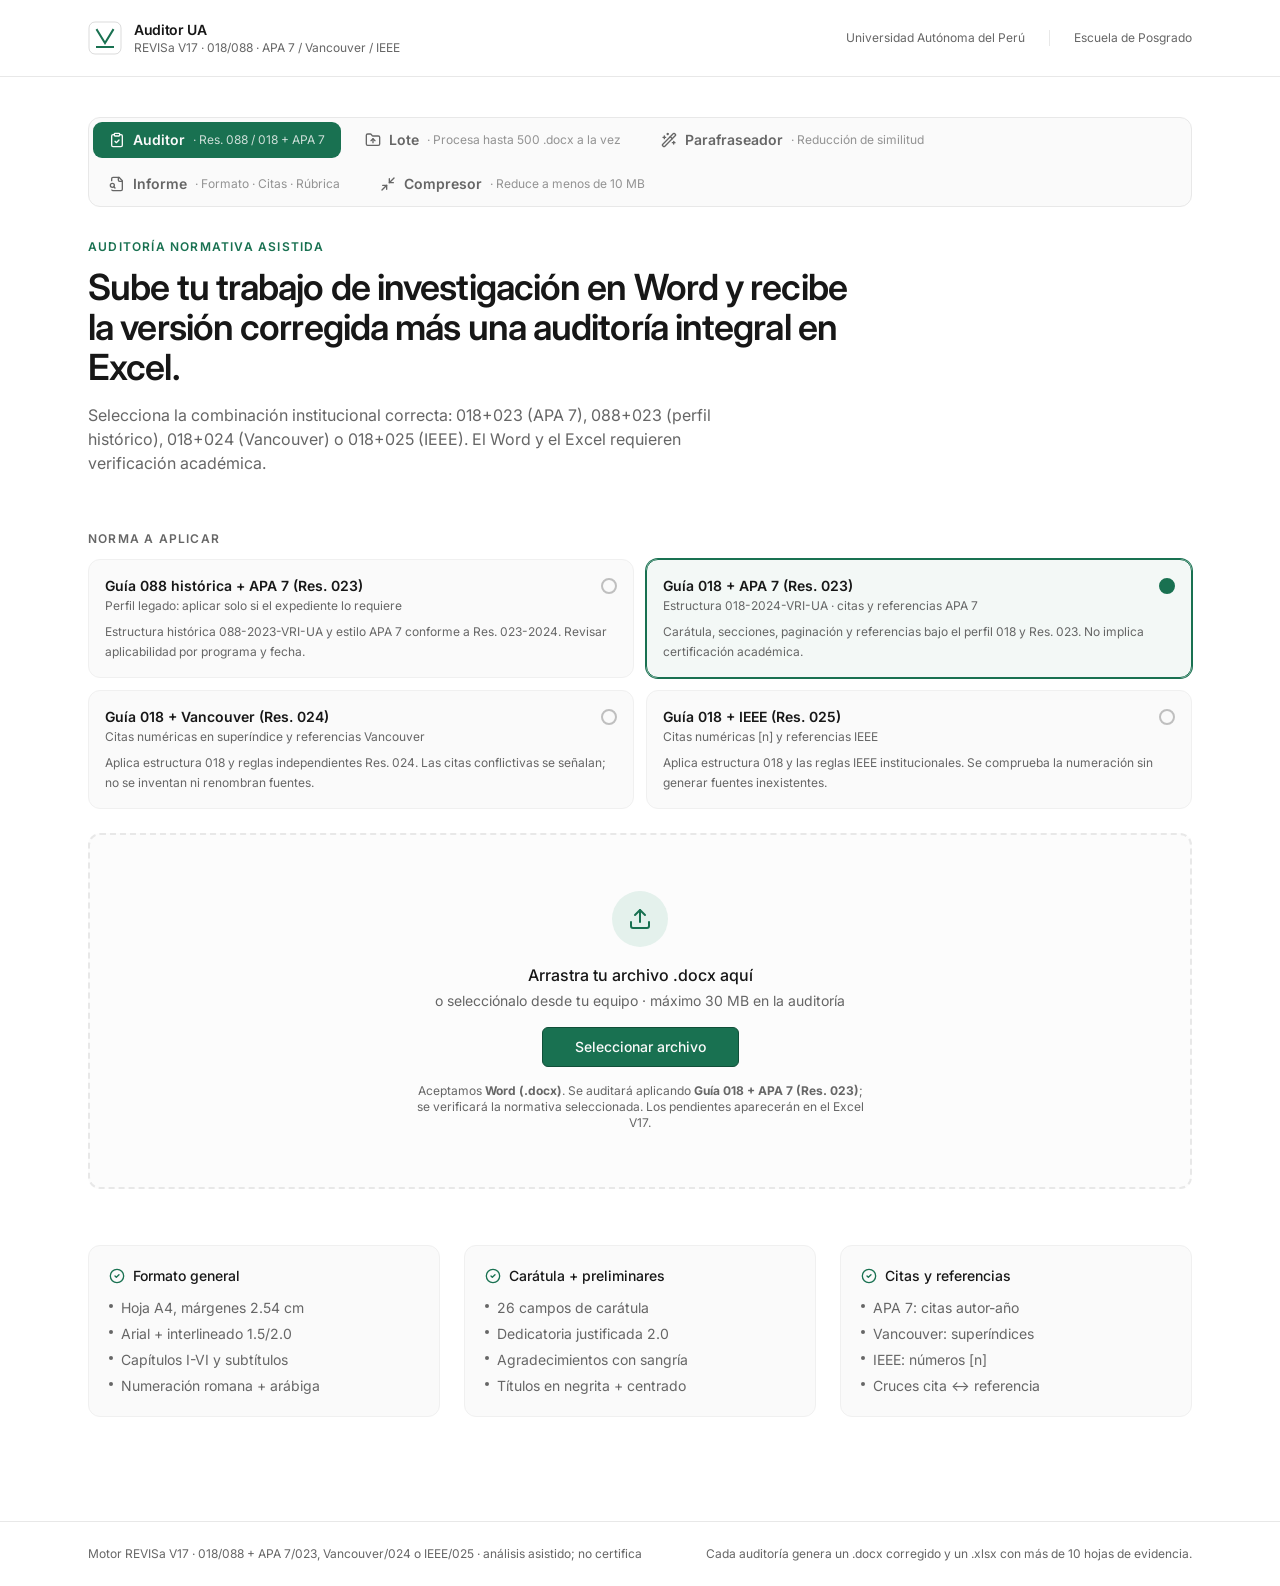
==== commit 0fc54237: "Actualizar título y evitar JS/cache obsoletos tras despliegue V17" ====
--- a/index.html
+++ b/index.html
@@ -10,10 +10,10 @@
 
     <meta
       name="description"
-      content="Auditor UA — Res. 088 · Res. 018 · Res. 023 · APA 7"
+      content="REVISa V17 — 018/088 y APA 7, Vancouver, IEEE"
     />
 
-    <title>Auditor UA — Res 088 · Res 018 · Res 023 · APA 7</title>
+    <title>REVISa V17 — Auditoría 018/088, APA 7, Vancouver, IEEE</title>
 
     <!-- Fuentes -->
     <link rel="preconnect" href="https://fonts.googleapis.com" />
@@ -25,7 +25,7 @@
     />
 
     <!-- Configuración del backend -->
-    <script src="./config.js?v=20261012-editor-v4"></script>
+    <script src="./config.js?v=20261015-revisa-v17-normas"></script>
 
     <!-- Estilos principales -->
     <link
@@ -56,7 +56,7 @@
     <script
       type="module"
       crossorigin
-      src="./index-xY6Lk_ls.js?v=20261012-editor-v4"
+      src="./index-xY6Lk_ls.js?v=20261015-revisa-v17-normas"
     ></script>
   </body>
 </html>
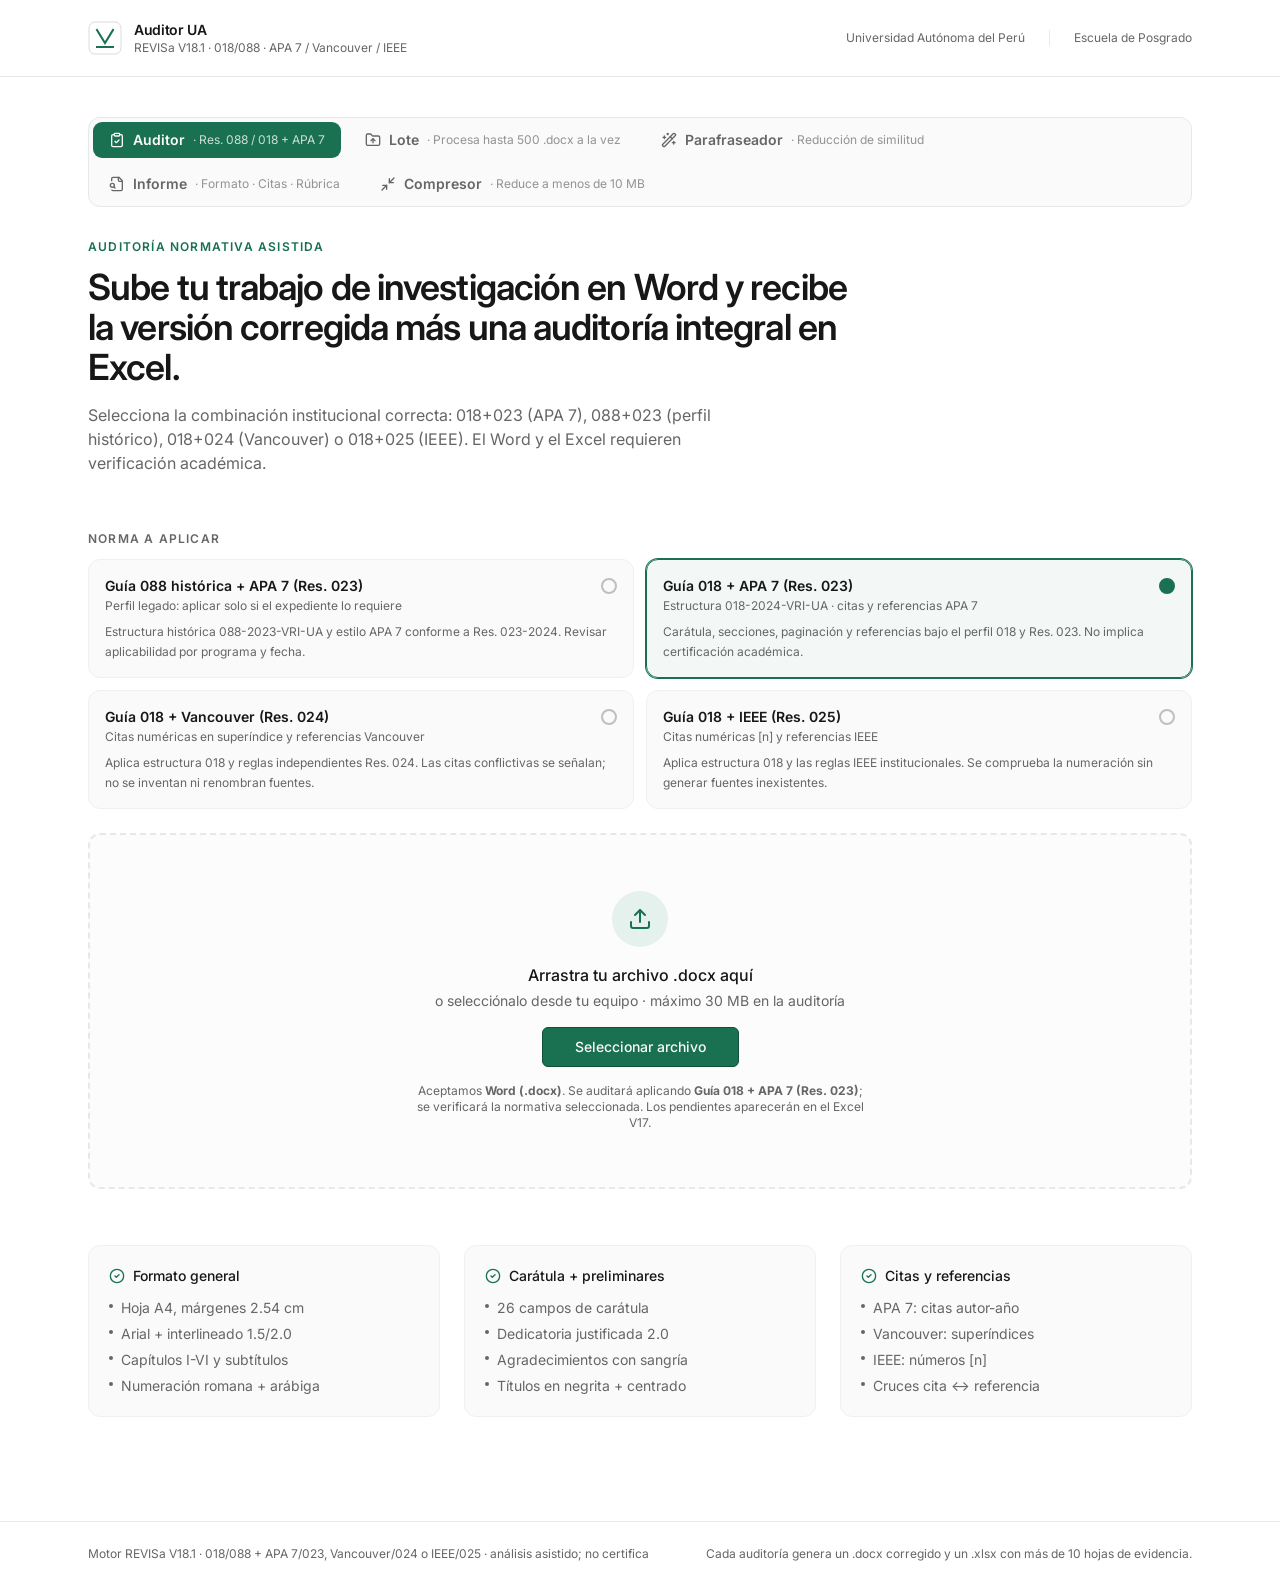
==== commit 3174bce2: "REViSA V18.2: actualizar rótulo y caché tras mejoras de interlineado" ====
--- a/index.html
+++ b/index.html
@@ -10,10 +10,10 @@
 
     <meta
       name="description"
-      content="REVISa V17 — 018/088 y APA 7, Vancouver, IEEE"
+      content="REVISa V18.2 — 018/088 y APA 7, Vancouver, IEEE"
     />
 
-    <title>REVISa V17 — Auditoría 018/088, APA 7, Vancouver, IEEE</title>
+    <title>REVISa V18.2 — Auditoría 018/088, APA 7, Vancouver, IEEE</title>
 
     <!-- Fuentes -->
     <link rel="preconnect" href="https://fonts.googleapis.com" />
@@ -25,7 +25,7 @@
     />
 
     <!-- Configuración del backend -->
-    <script src="./config.js?v=20261015-revisa-v17-normas"></script>
+    <script src="./config.js?v=20261015-revisa-v182-interlineado"></script>
 
     <!-- Estilos principales -->
     <link
@@ -56,7 +56,7 @@
     <script
       type="module"
       crossorigin
-      src="./index-xY6Lk_ls.js?v=20261015-revisa-v17-normas"
+      src="./index-xY6Lk_ls.js?v=20261015-revisa-v182-interlineado"
     ></script>
   </body>
 </html>
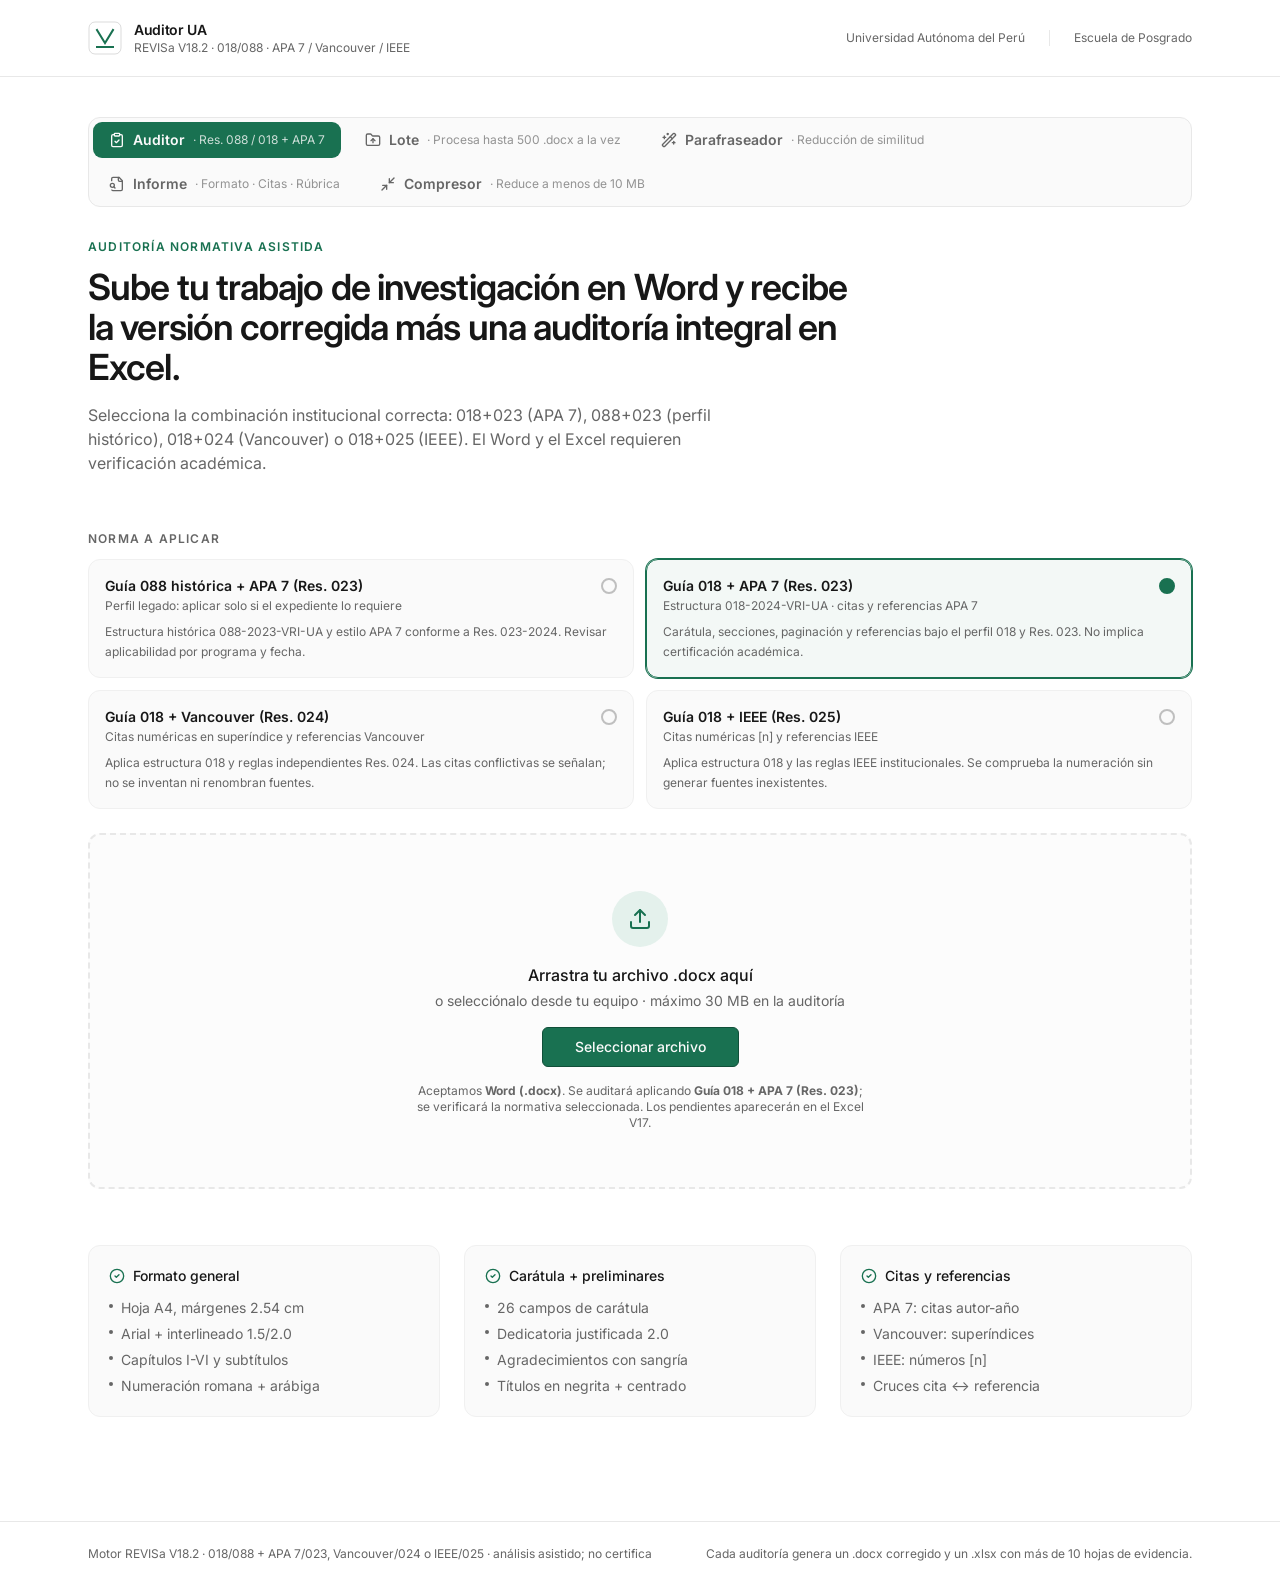
==== commit ac384373: "Interfaz V18.3: publicar nueva revisión de formato y caducidad de caché" ====
--- a/index.html
+++ b/index.html
@@ -10,10 +10,10 @@
 
     <meta
       name="description"
-      content="REVISa V18.2 — 018/088 y APA 7, Vancouver, IEEE"
+      content="REVISa V18.3 — 018/088 y APA 7, Vancouver, IEEE"
     />
 
-    <title>REVISa V18.2 — Auditoría 018/088, APA 7, Vancouver, IEEE</title>
+    <title>REVISa V18.3 — Auditoría 018/088, APA 7, Vancouver, IEEE</title>
 
     <!-- Fuentes -->
     <link rel="preconnect" href="https://fonts.googleapis.com" />
@@ -25,7 +25,7 @@
     />
 
     <!-- Configuración del backend -->
-    <script src="./config.js?v=20261015-revisa-v182-interlineado"></script>
+    <script src="./config.js?v=20261015-revisa-v183-layout"></script>
 
     <!-- Estilos principales -->
     <link
@@ -56,7 +56,7 @@
     <script
       type="module"
       crossorigin
-      src="./index-xY6Lk_ls.js?v=20261015-revisa-v182-interlineado"
+      src="./index-xY6Lk_ls.js?v=20261015-revisa-v183-layout"
     ></script>
   </body>
 </html>
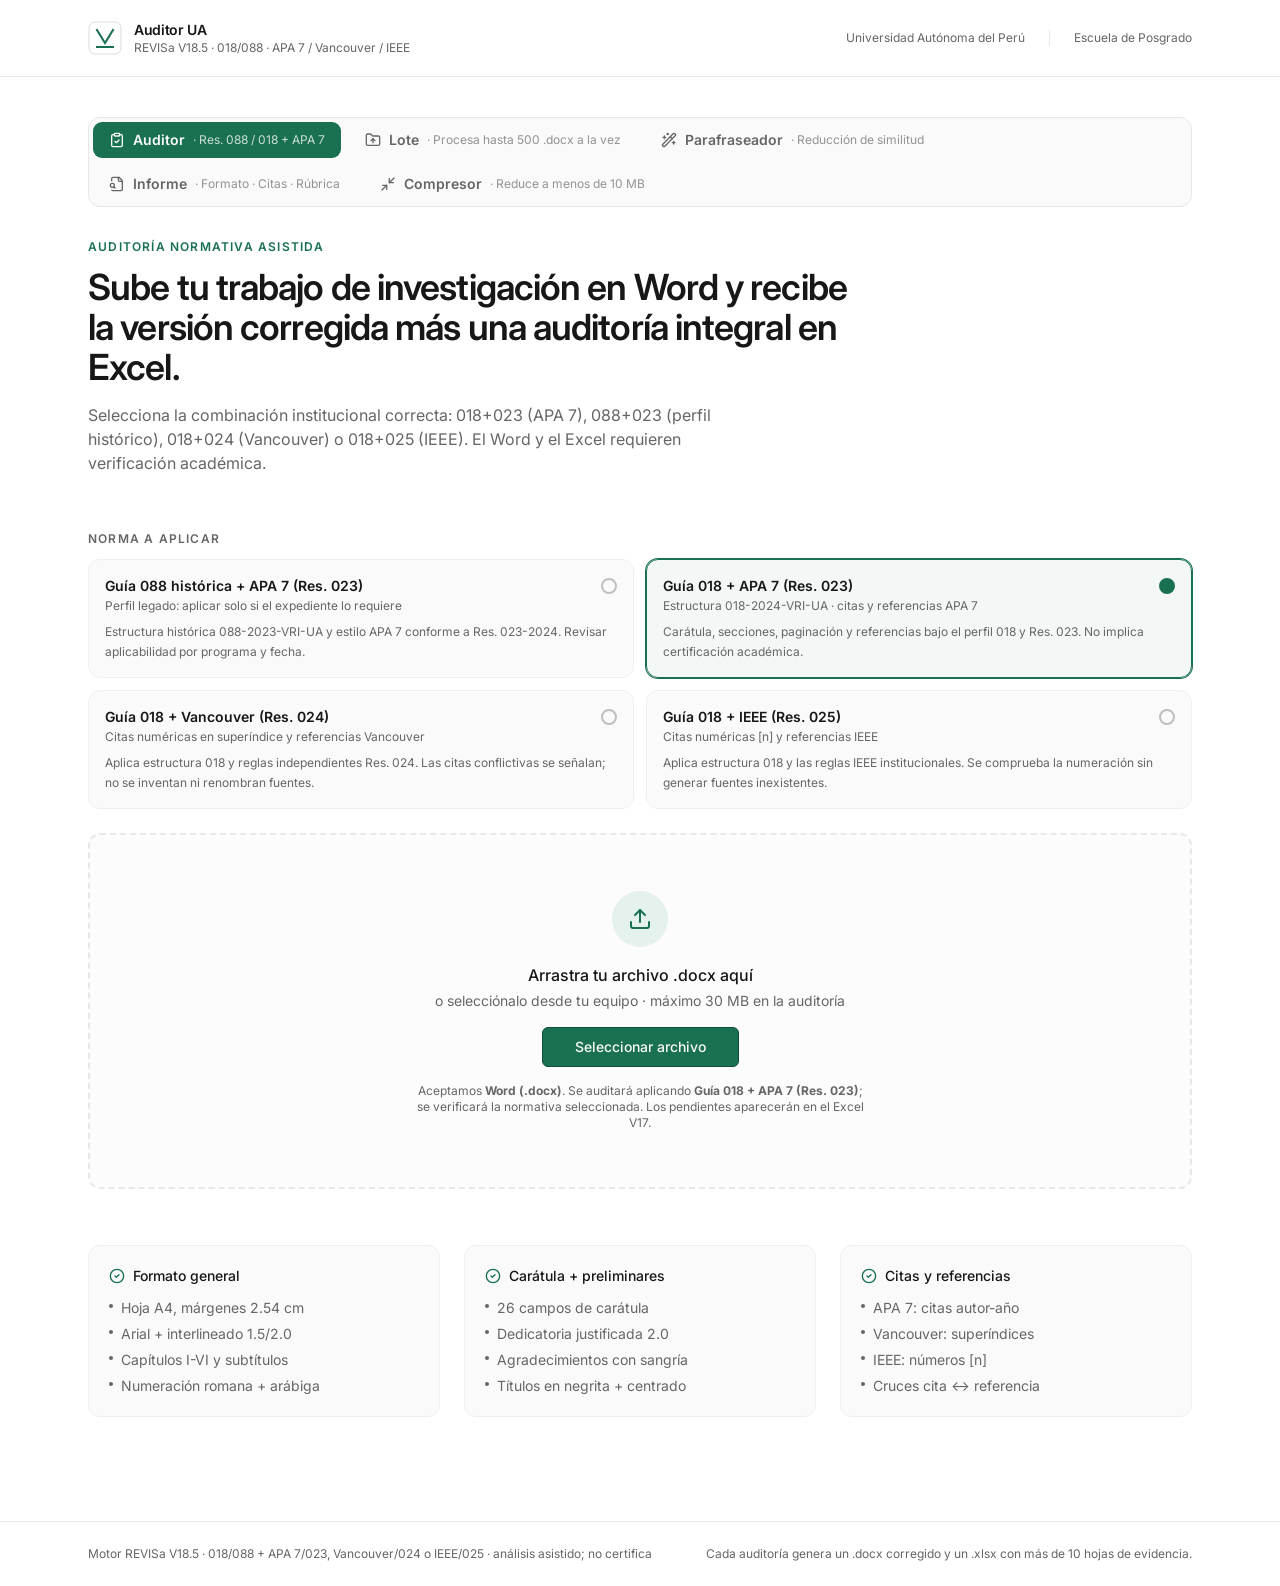
==== commit 742a25ba: "REVISa V18.5: etiqueta y caché para informes independientes" ====
--- a/index.html
+++ b/index.html
@@ -10,10 +10,10 @@
 
     <meta
       name="description"
-      content="REVISa V18.3 — 018/088 y APA 7, Vancouver, IEEE"
+      content="REVISa V18.5 — 018/088 y APA 7, Vancouver, IEEE"
     />
 
-    <title>REVISa V18.3 — Auditoría 018/088, APA 7, Vancouver, IEEE</title>
+    <title>REVISa V18.5 — Auditoría 018/088, APA 7, Vancouver, IEEE</title>
 
     <!-- Fuentes -->
     <link rel="preconnect" href="https://fonts.googleapis.com" />
@@ -25,7 +25,7 @@
     />
 
     <!-- Configuración del backend -->
-    <script src="./config.js?v=20261015-revisa-v183-layout"></script>
+    <script src="./config.js?v=20261016-revisa-v185-dual-reports"></script>
 
     <!-- Estilos principales -->
     <link
@@ -56,7 +56,7 @@
     <script
       type="module"
       crossorigin
-      src="./index-xY6Lk_ls.js?v=20261015-revisa-v183-layout"
+      src="./index-xY6Lk_ls.js?v=20261016-revisa-v185-dual-reports"
     ></script>
   </body>
 </html>
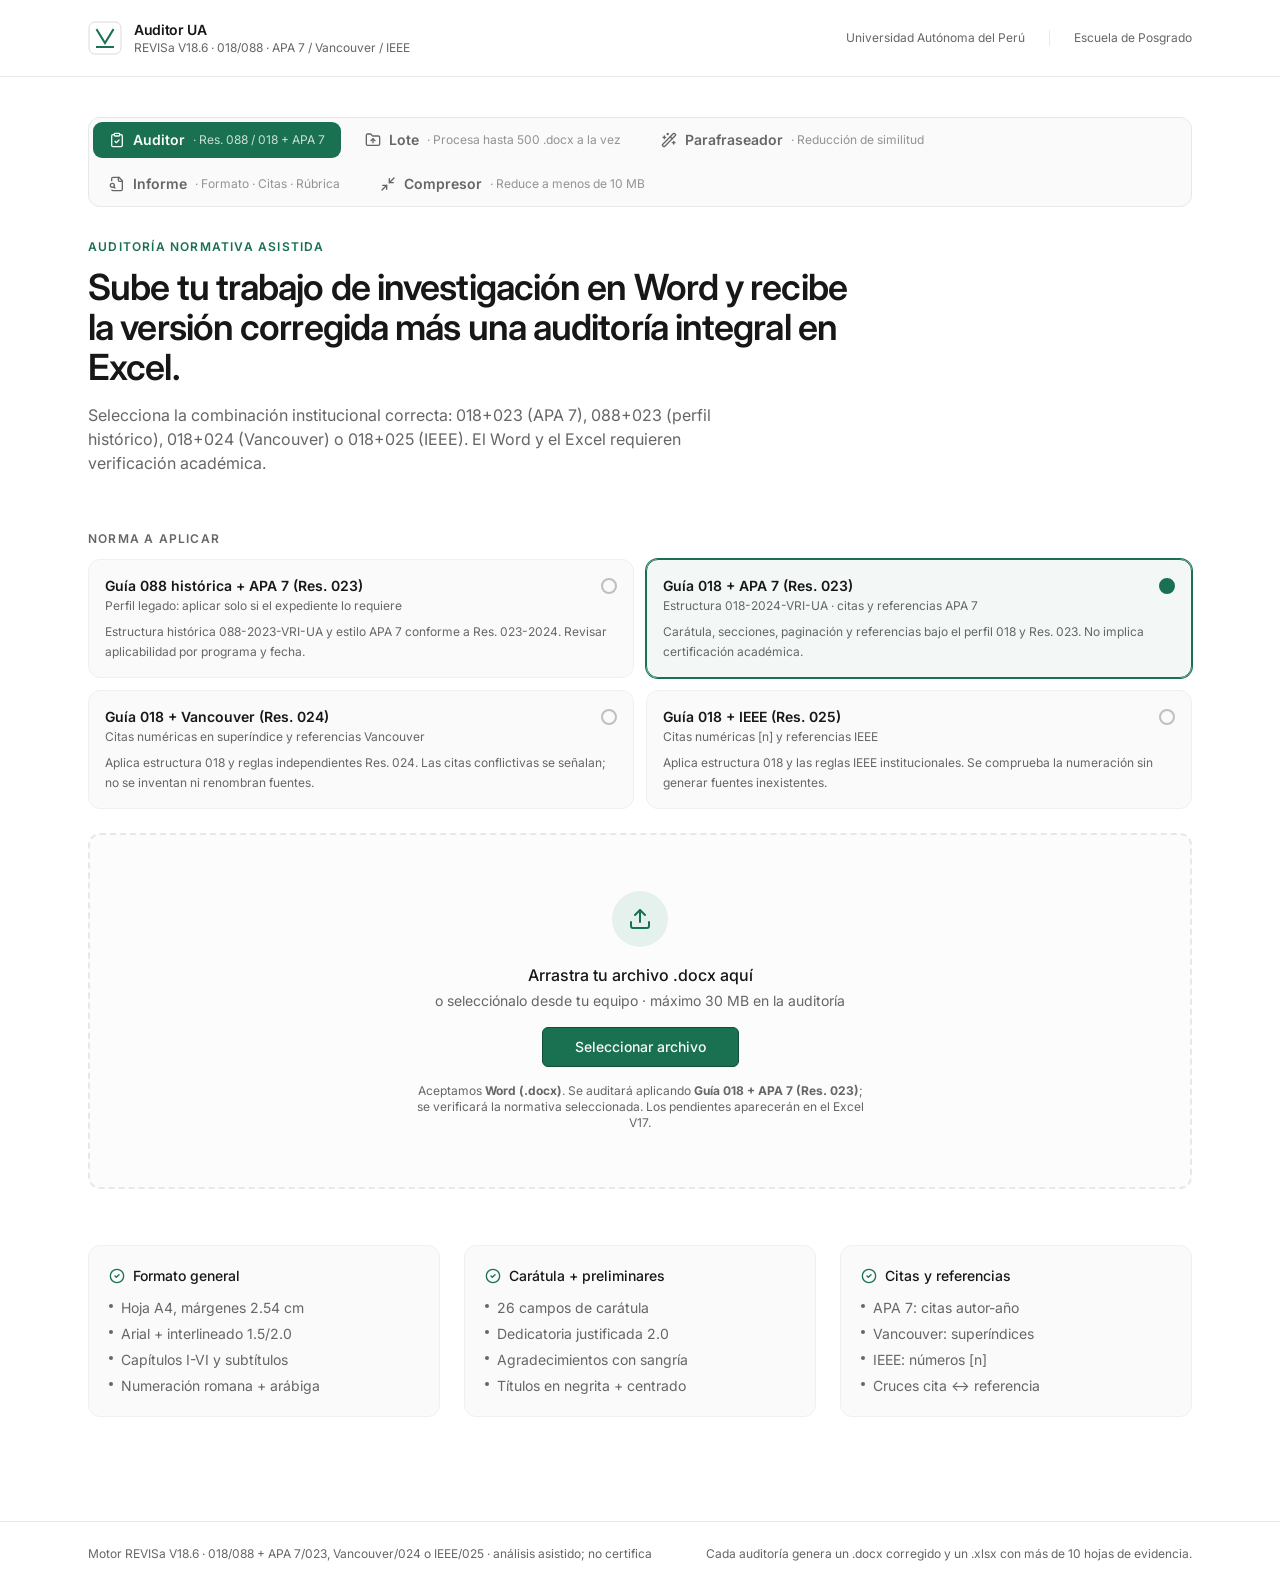
==== commit f54ef58d: "Interfaz V18.6: versionar descarga ZIP y forzar nueva caché" ====
--- a/index.html
+++ b/index.html
@@ -10,10 +10,10 @@
 
     <meta
       name="description"
-      content="REVISa V18.5 — 018/088 y APA 7, Vancouver, IEEE"
+      content="REVISa V18.6 — 018/088 y APA 7, Vancouver, IEEE"
     />
 
-    <title>REVISa V18.5 — Auditoría 018/088, APA 7, Vancouver, IEEE</title>
+    <title>REVISa V18.6 — Auditoría 018/088, APA 7, Vancouver, IEEE</title>
 
     <!-- Fuentes -->
     <link rel="preconnect" href="https://fonts.googleapis.com" />
@@ -25,7 +25,7 @@
     />
 
     <!-- Configuración del backend -->
-    <script src="./config.js?v=20261016-revisa-v185-dual-reports"></script>
+    <script src="./config.js?v=20261016-revisa-v186-bundle-zip"></script>
 
     <!-- Estilos principales -->
     <link
@@ -56,7 +56,7 @@
     <script
       type="module"
       crossorigin
-      src="./index-xY6Lk_ls.js?v=20261016-revisa-v185-dual-reports"
+      src="./index-xY6Lk_ls.js?v=20261016-revisa-v186-bundle-zip"
     ></script>
   </body>
 </html>
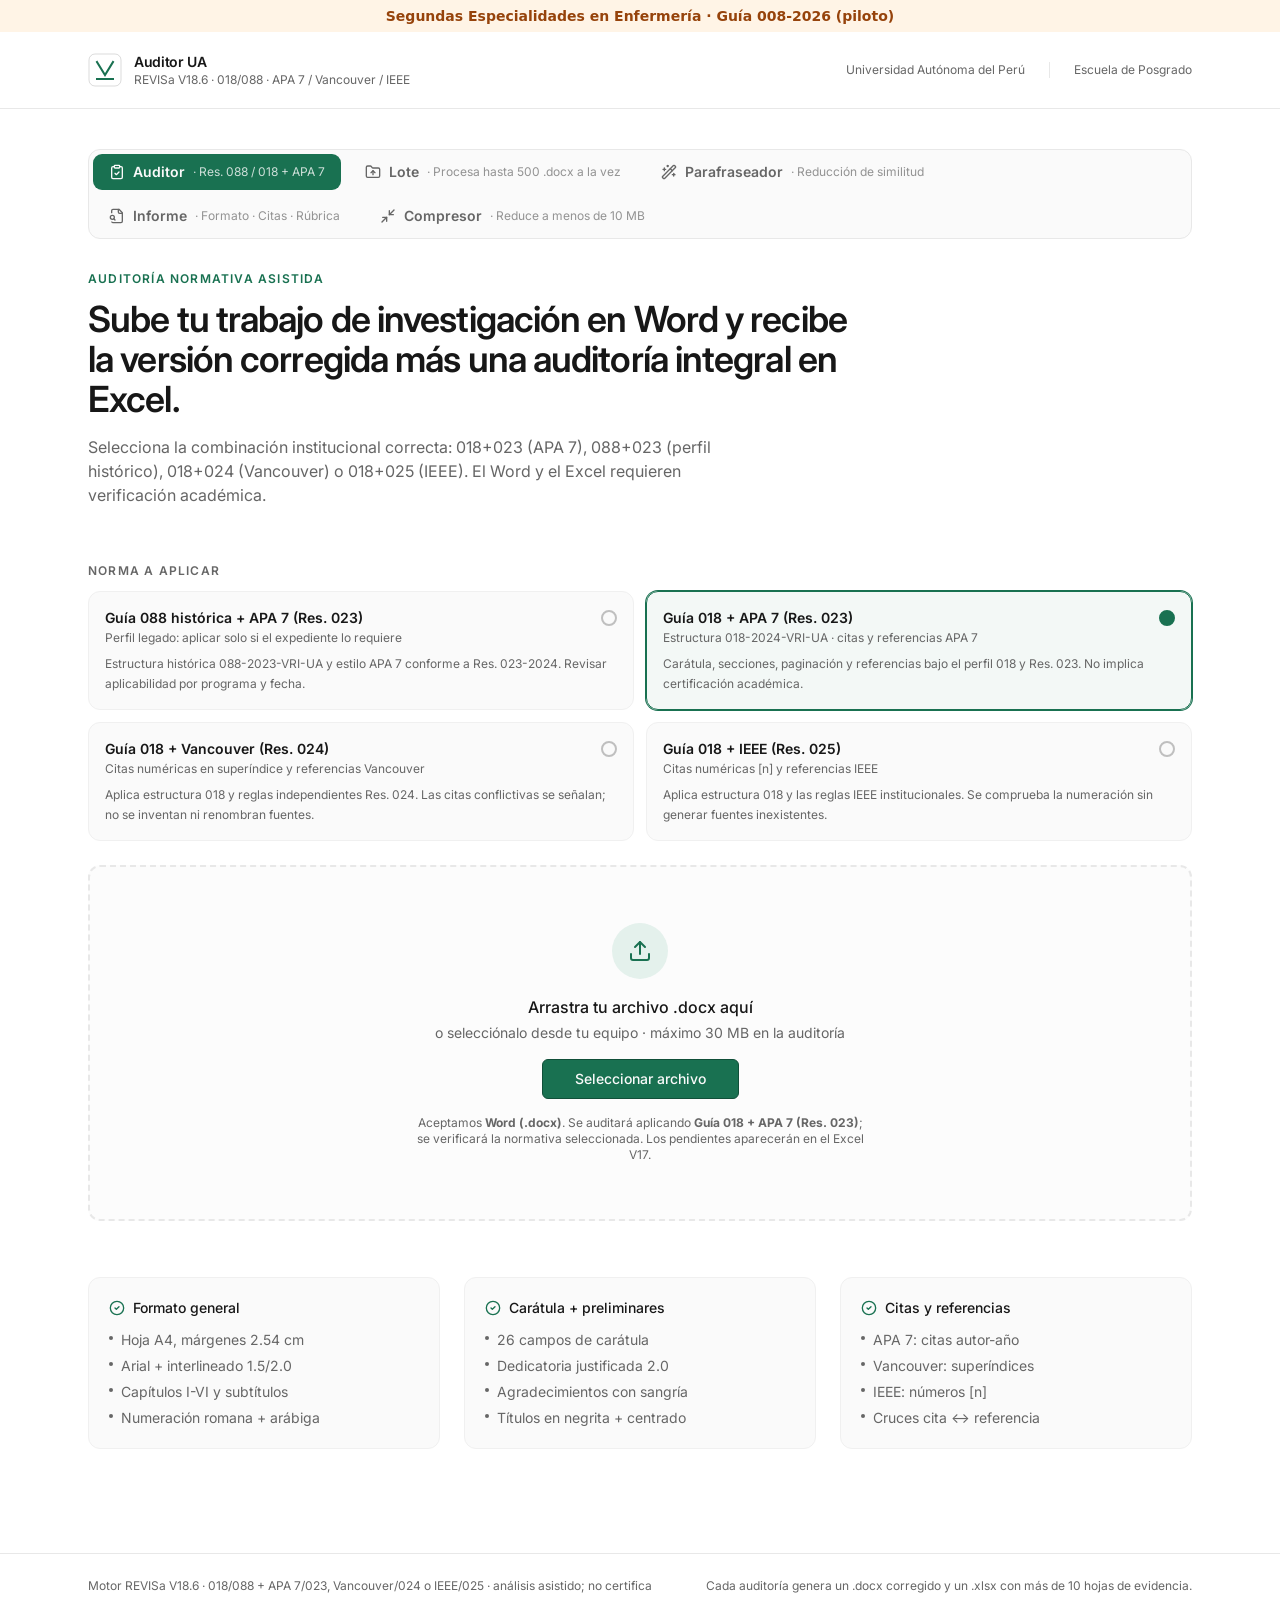
==== commit 0ef28826: "Expose additional 008 profile without changing current master UI" ====
--- a/index.html
+++ b/index.html
@@ -36,6 +36,7 @@
   </head>
 
   <body>
+    <nav aria-label="Perfil normativo adicional" style="padding:8px 16px;background:#fff4e6;text-align:center;font:14px system-ui"><a href="./enfermeria-008.html" style="color:#96430b;font-weight:600">Segundas Especialidades en Enfermería · Guía 008-2026 (piloto)</a></nav>
     <div id="root"></div>
 
     <!-- El acceso Parafraseador abre el cliente nuevo sin dependencias n8n. -->
